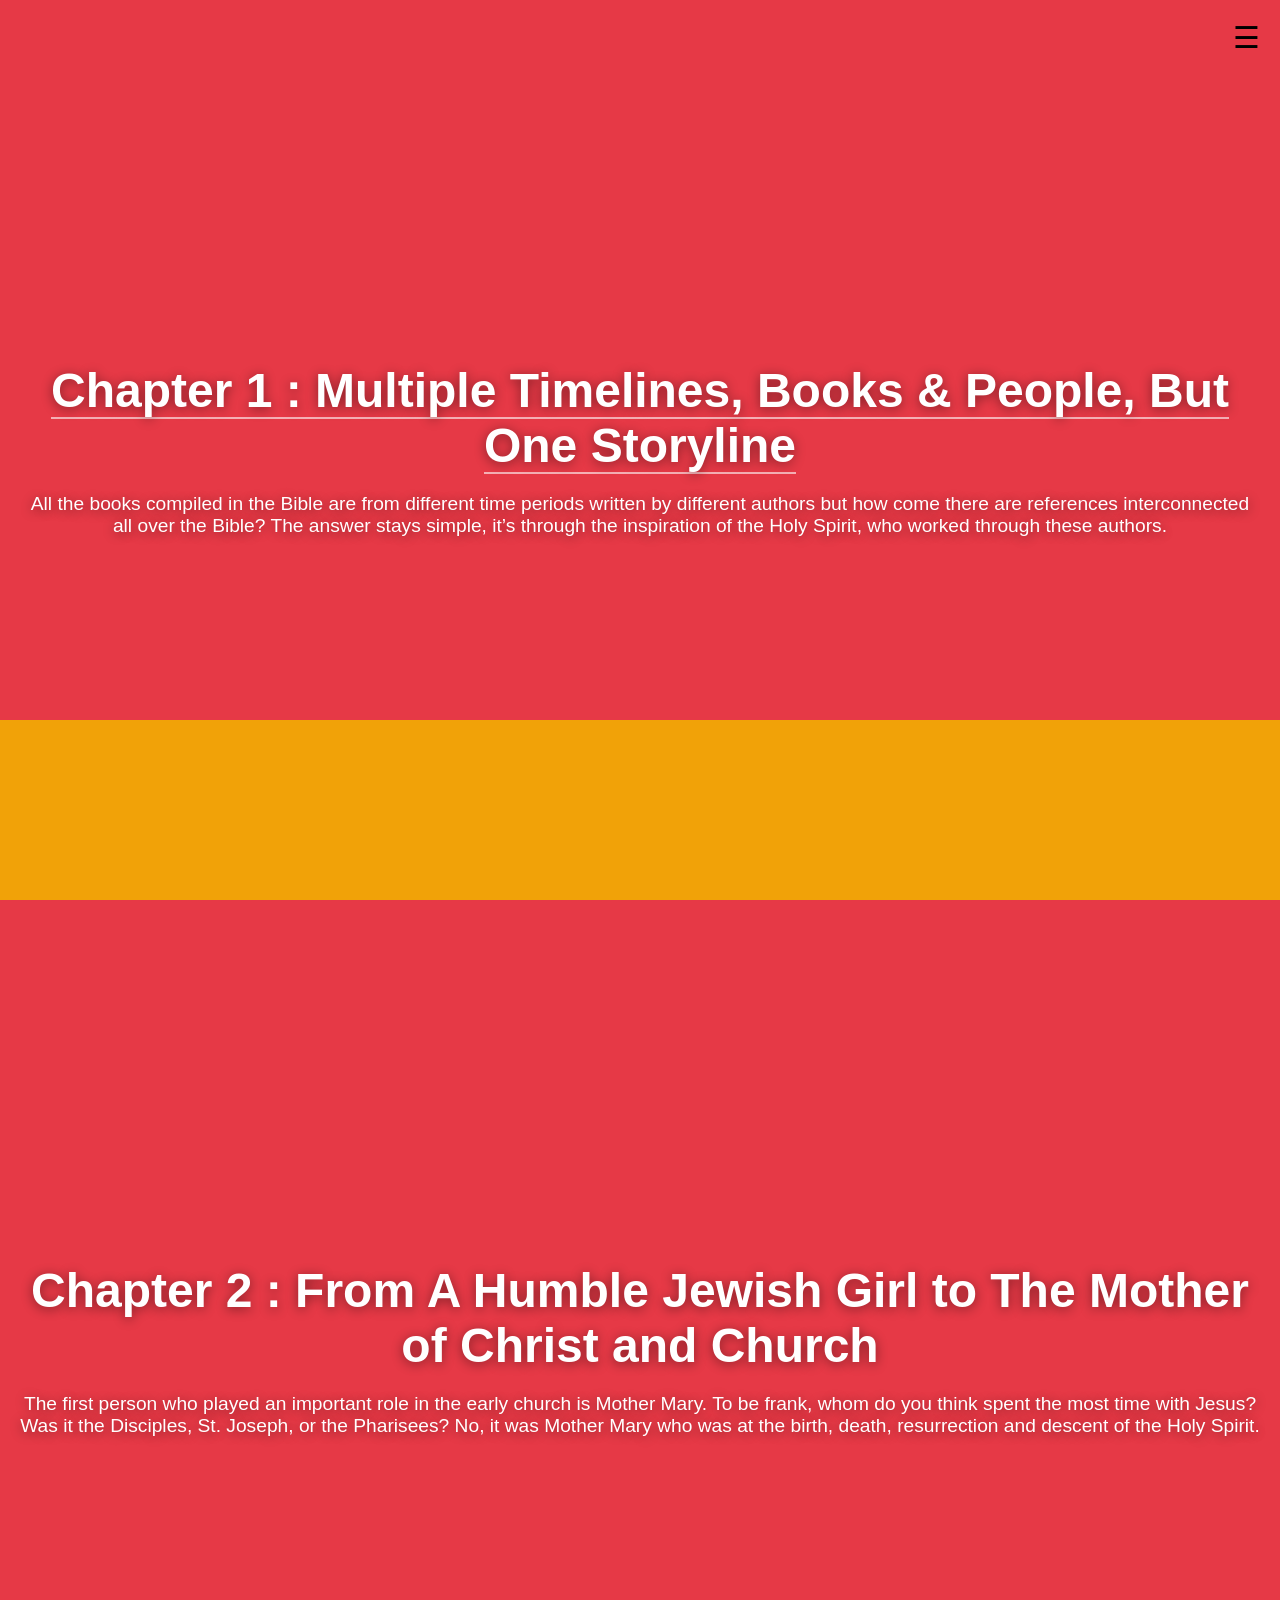
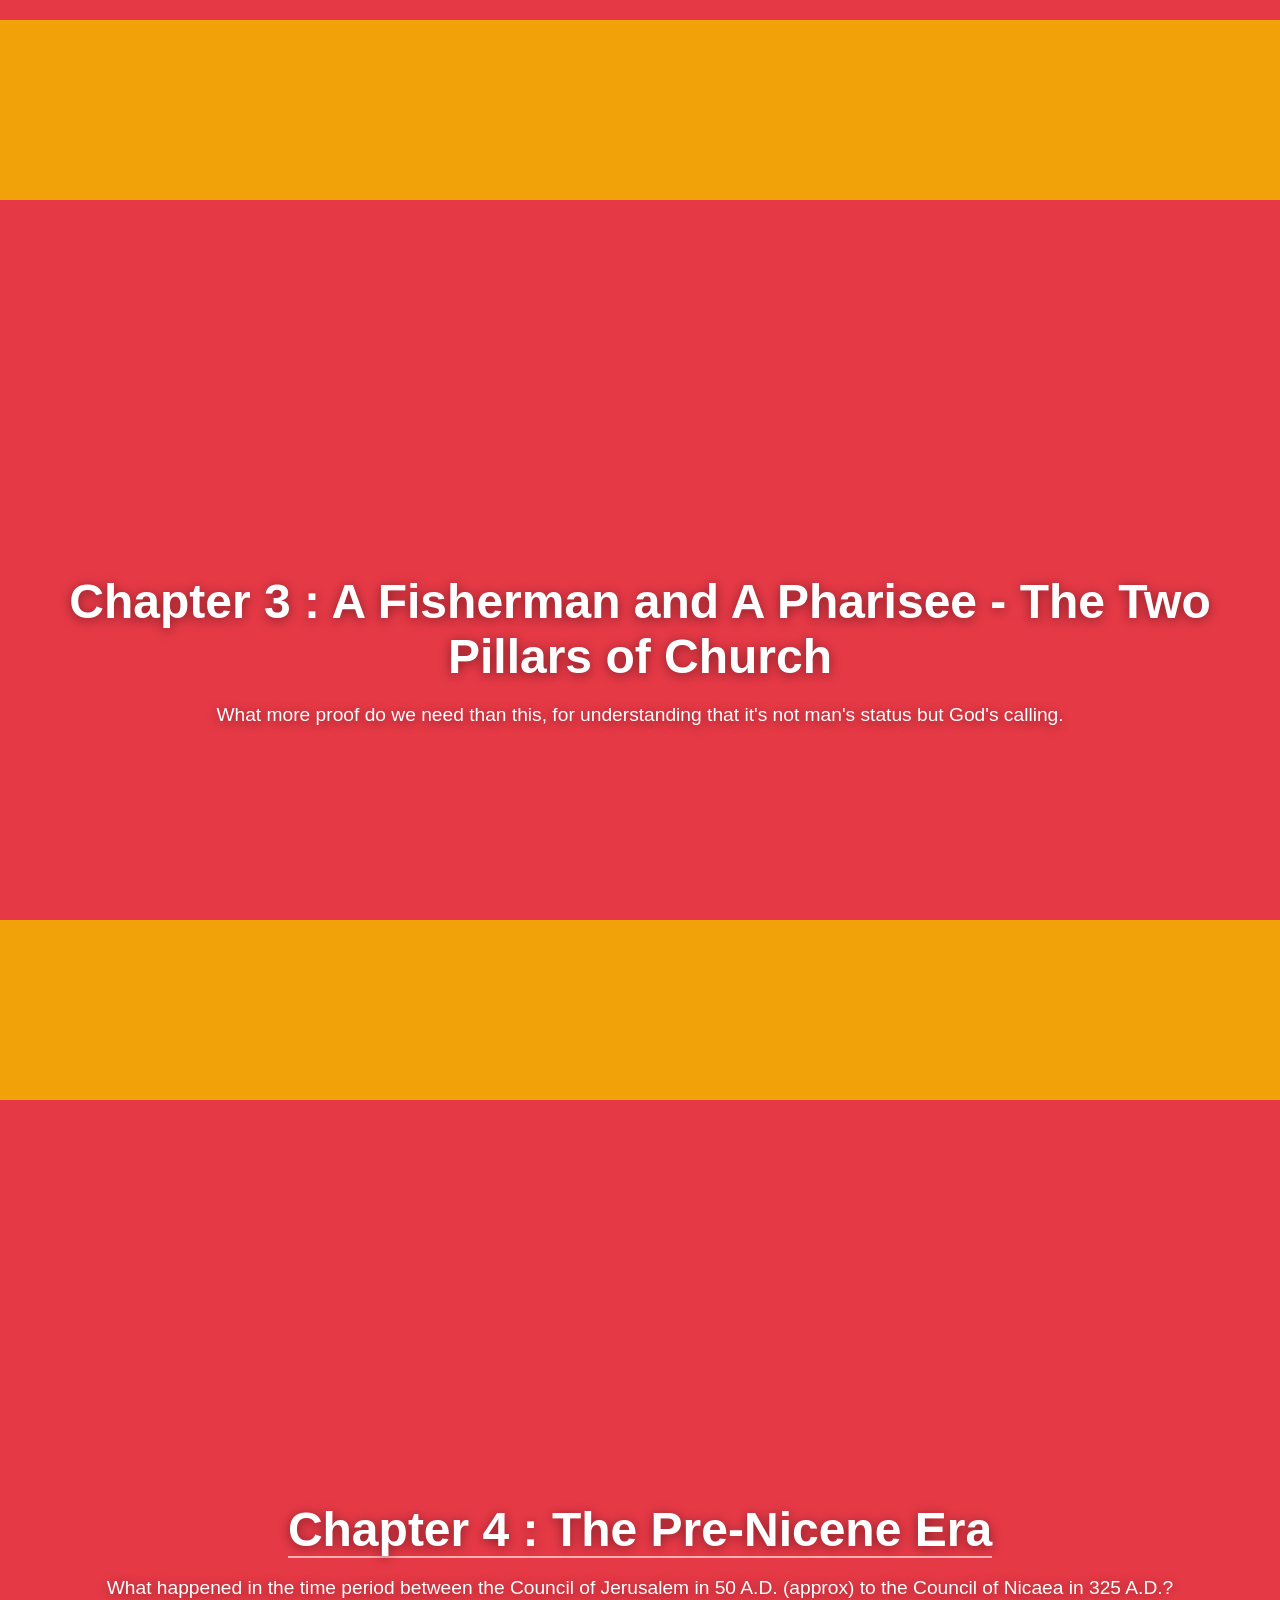
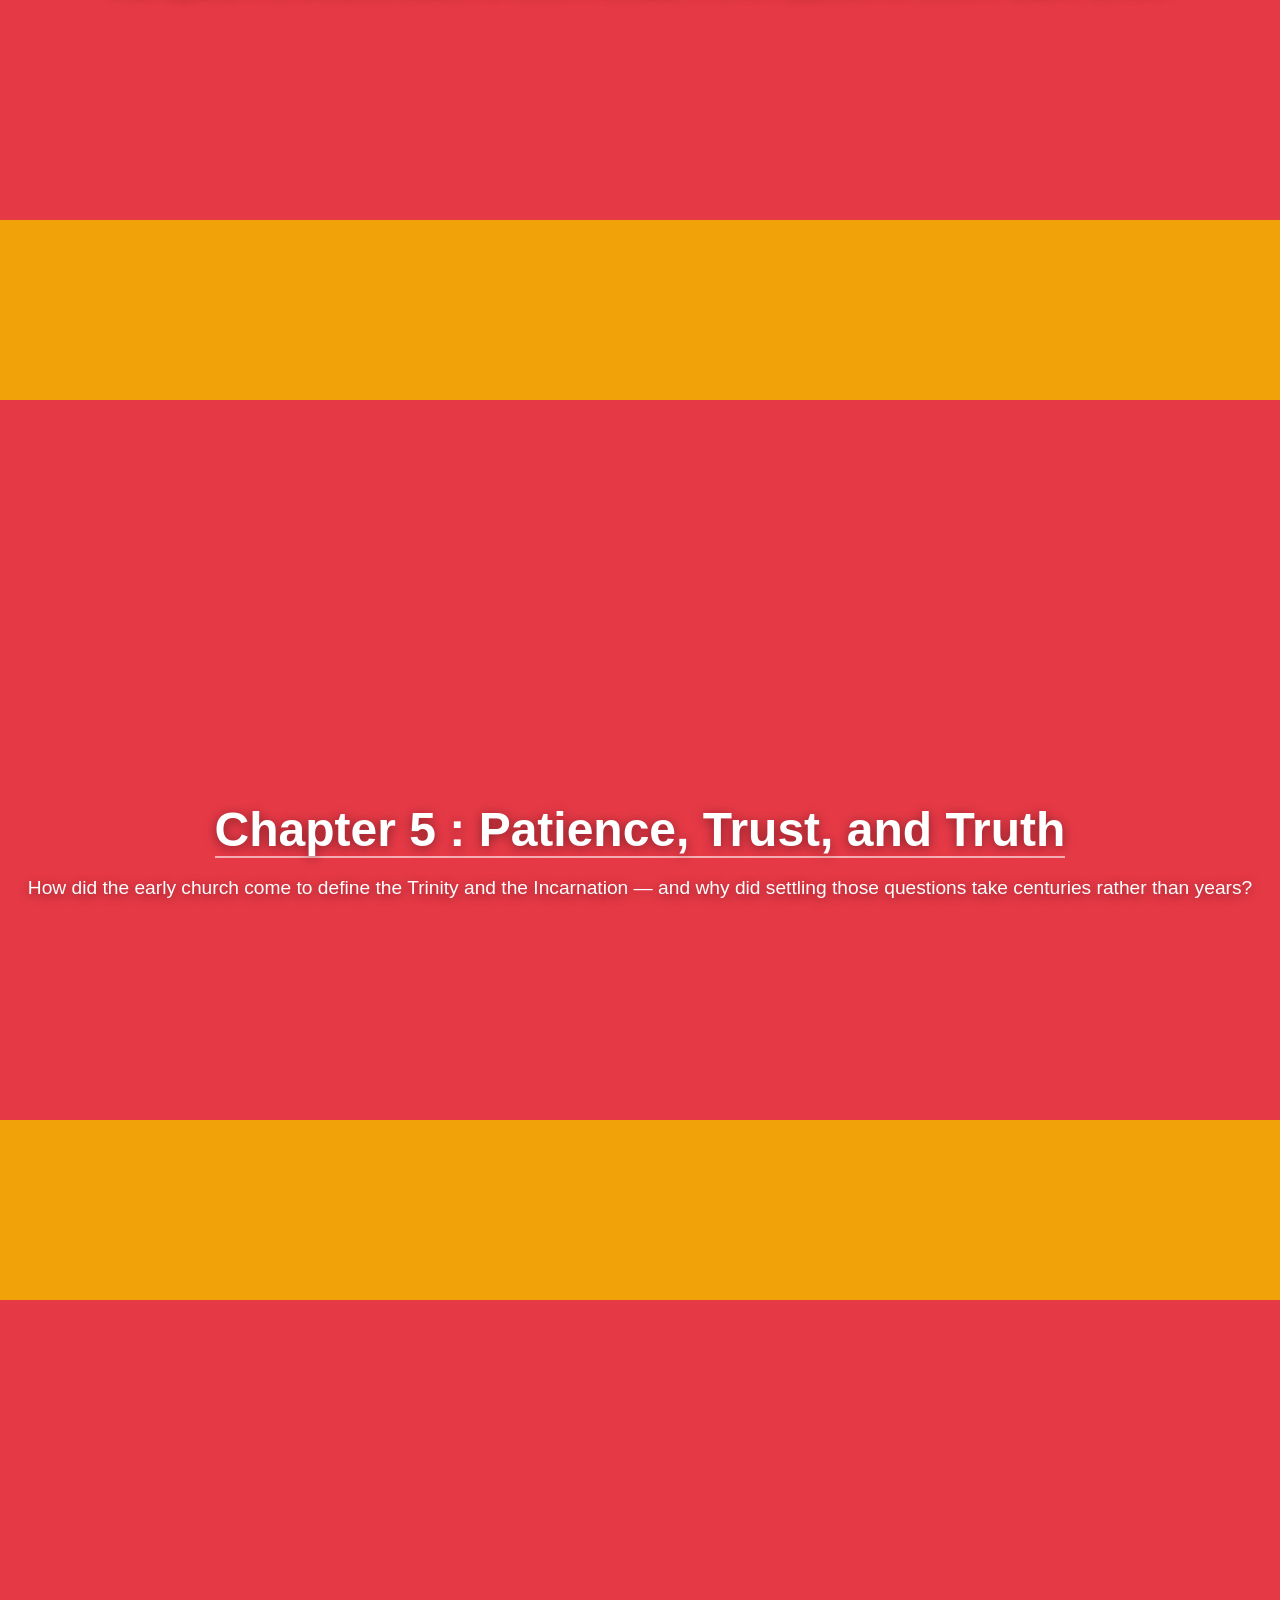
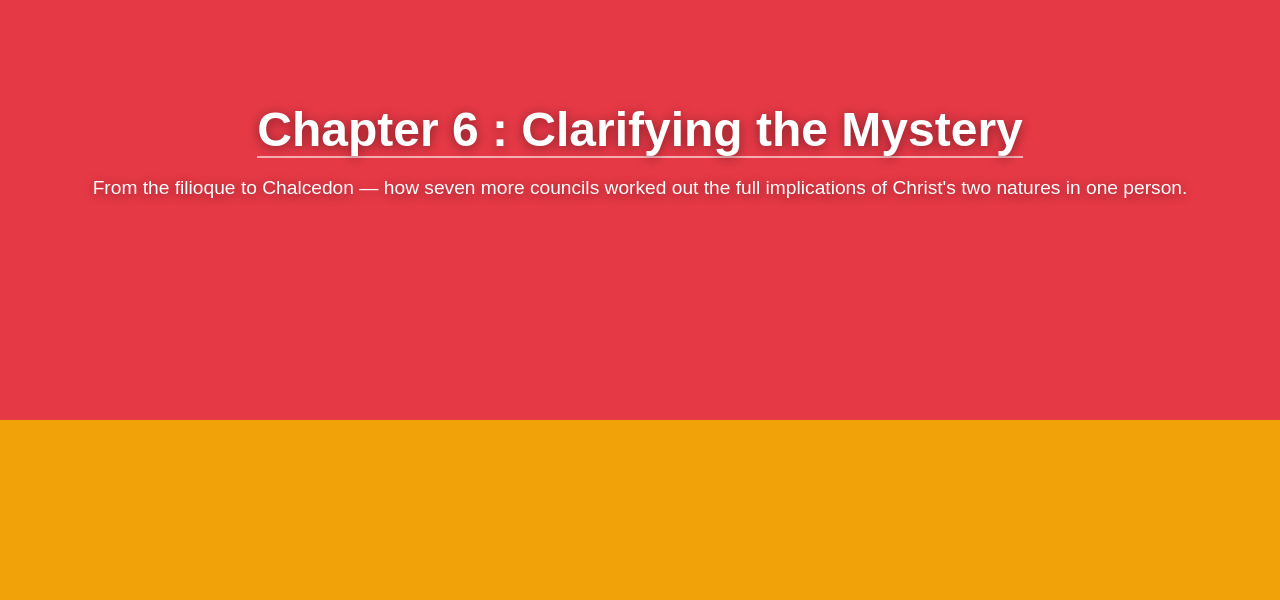
==== blogs.html @ b820cc81 "hymns_create" ====
<!DOCTYPE html>
<html lang="en">
<head>
  <meta charset="UTF-8" />
  <meta name="viewport" content="width=device-width, initial-scale=1.0"/>
  <title>Genesis - Blogs</title>
  <link rel="stylesheet" href="style.css" />
</head>
<body>

  <!-- Navigation Icon -->
  <nav class="navbar">
    <div class="menu-icon" id="menuIcon">&#9776;</div>
    <div class="dropdown-menu" id="dropdownMenu">
      <a href="index.html#home1">Home</a>
      <a href="blogs.html">Blogs</a>
      <a href="hymns.html">Hymns</a>
      <a href="index.html#about">About</a>
    </div>
  </nav>

  <!-- Chapter Sections -->
  <section class="hero hero2" id="home2">
    <h1><a href="blogs/first_blog.html">Chapter 1 : Multiple Timelines, Books & People, But One Storyline</a></h1>
    <p>All the books compiled in the Bible are from different time periods written by different authors but how come there are references interconnected all over the Bible? The answer stays simple, it’s through the inspiration of the Holy Spirit, who worked through these authors.</p>
  </section>

  <section class="hero hero3" id="home3">
    <h1>Chapter 2 : From A Humble Jewish Girl to The Mother of Christ and Church</h1>
    <p>The first person who played an important role in the early church is Mother Mary. To be frank, whom do you think spent the most time with Jesus? Was it the Disciples, St. Joseph, or the Pharisees? No, it was Mother Mary who was at the birth, death, resurrection and descent of the Holy Spirit.</p>
  </section>

  <section class="hero hero4" id="home4">
    <h1>Chapter 3 : A Fisherman and A Pharisee - The Two Pillars of Church</h1>
    <p>What more proof do we need than this, for understanding that it's not man's status but God's calling.</p>
  </section>

  <section class="hero hero5" id="home5">
    <h1><a href="blogs/pre_nicene.html">Chapter 4 : The Pre-Nicene Era</a></h1>
    <p>What happened in the time period between the Council of Jerusalem in 50 A.D. (approx) to the Council of Nicaea in 325 A.D.?</p>
  </section>

  <section class="hero hero6" id="home6">
    <h1><a href="blogs/first_ecu.html">Chapter 5 : Patience, Trust, and Truth</a></h1>
    <p>How did the early church come to define the Trinity and the Incarnation — and why did settling those questions take centuries rather than years?</p>
  </section>

  <section class="hero hero7" id="home7">
    <h1><a href="blogs/second_ecu.html">Chapter 6 : Clarifying the Mystery</a></h1>
    <p>From the filioque to Chalcedon — how seven more councils worked out the full implications of Christ's two natures in one person.</p>
  </section>

  <script src="script.js"></script>
</body>
</html>
---- style.css ----
/*
body {
    font-family: Arial, sans-serif;
    background-color: #f7f7f7;
    padding: 2rem;
    text-align: center;
}

h1 {
    color: #007acc;
}
*/
/* Reset & Base Styles */



/* Reset */
* {
  margin: 0;
  padding: 0;
  box-sizing: border-box;
}

body, html {
  height: 100%;
  font-family: Arial, sans-serif;
  scroll-behavior: smooth;
}

/* Navbar */
.navbar {
  position: fixed;
  top: 0;
  right: 0;
  padding: 20px;
  z-index: 400;
}
.menu-icon {
  font-size: 30px;
  cursor: pointer;
}

/* Full-page Dropdown Menu */
.dropdown-menu {
  display: none;  /* Hidden initially */
  position: fixed;
  top: 0;
  left: 0;
  width: 100%;
  height: 100vh;
  background-color: rgba(50, 50, 50, 0.95); /* Gray overlay */
  z-index: 350;
  padding-top: 100px;
  flex-direction: column;
  align-items: center;
  justify-content: flex-start;
  overflow-y: auto;
}

/* Dropdown links */
.dropdown-menu a {
  color: white;
  font-size: 1.5em;
  padding: 15px 0;
  text-decoration: none;
  width: 80%;
  text-align: center;
  border-bottom: none;  /* Remove lines between chapter links */
  transition: background 0.3s, color 0.3s;
}

.dropdown-menu a:hover {
  background-color: rgba(255, 255, 255, 0.2);
  color: #fff;
}

/* Hero Sections */
.hero {
  height: 100vh;
  display: flex;
  flex-direction: column;
  justify-content: center;
  align-items: center;
  text-align: center;
  padding: 20px;
}
.hero h1 {
  font-size: 3em;
  margin-bottom: 20px;
}
.hero p {
  font-size: 1.2em;
}

/* Hero panels: each is a 1920x1080 slice of images/example.png, stacked
   vertically so the page's normal scroll reveals one color per panel.
   background-size is expressed in vw so the image aspect ratio (16:9)
   never distorts regardless of viewport size. */
.hero {
  background-image: url('images/example.png');
  background-repeat: no-repeat;
  background-size: 100vw 281.25vw; /* 5 panels tall, matches image aspect */
  color: #fff;
  text-shadow: 0 2px 12px rgba(0, 0, 0, 0.45);
}
.panel-1 { background-position: 0 0; }
.panel-2 { background-position: 0 -56.25vw; }
.panel-3 { background-position: 0 -112.5vw; }
.panel-4 { background-position: 0 -168.75vw; }
.panel-5 { background-position: 0 -225vw; }

/* Different background colors for each hero section */
.hero1 { background-color: #1fa7b5; }   
.hero2 { background-color: #1f68b5; }   
.hero3 { background-color: #5e47a6; }   
.hero4 { background-color: #9047a6; }   
.hero5 { background-color: #ad538c; }
.hero6 { background-color: #c15f5c; }
.hero7 { background-color: #c98243; }

/* About Section */
.about {
  background-image: url('images/background_about.jpeg');
  background-size: cover;
  background-position: center;
  background-repeat: no-repeat;
  height: 100vh;
  display: flex;
  flex-direction: column;
  justify-content: center;
  align-items: center;
  text-align: center;
  padding: 40px;
  color: white;
  position: relative;
}
.about h2 {
  font-size: 2em;
  margin-bottom: 20px;
}
.about p {
  font-size: 1.1em;
  max-width: 700px;
  margin: 0 auto;
}

/* Chapter Links (inside dropdown now) */
.chapter-links {
  margin-top: 30px;
  display: flex;
  flex-direction: column;
  gap: 15px;
}

.chapter-links a {
  padding: 12px 20px;
  background-color: rgba(255, 255, 255, 0.2);
  border: 2px solid white;
  border-radius: 8px;
  color: white;
  text-decoration: none;
  font-weight: bold;
  transition: all 0.3s ease;
}

.chapter-links a:hover {
  background-color: white;
  color: #333;
}

/* Chapter title link on the hero sections */
.hero h1 a {
  color: inherit;
  text-decoration: none;
  border-bottom: 2px solid rgba(255, 255, 255, 0.6);
  transition: border-color 0.3s, opacity 0.3s;
}

.hero h1 a:hover {
  opacity: 0.85;
  border-color: #fff;
}

/* Blog Page */
.blog-page {
  max-width: 800px;
  margin: 0 auto;
  padding: 100px 20px 60px;
  color: #222;
  line-height: 1.7;
}

.blog-page h1 {
  font-size: 2.2em;
  margin-bottom: 30px;
  color: #1f68b5;
}

.blog-page p {
  margin-bottom: 20px;
  font-size: 1.05em;
}

.back-link {
  display: inline-block;
  margin-bottom: 20px;
  color: #1f68b5;
  text-decoration: none;
  font-weight: bold;
}

.back-link:hover {
  text-decoration: underline;
}

.download-button {
  display: inline-block;
  margin-top: 10px;
  padding: 14px 24px;
  background-color: #1f68b5;
  border-radius: 8px;
  color: white;
  text-decoration: none;
  font-weight: bold;
  transition: background-color 0.3s ease;
}

.download-button:hover {
  background-color: #17517f;
}
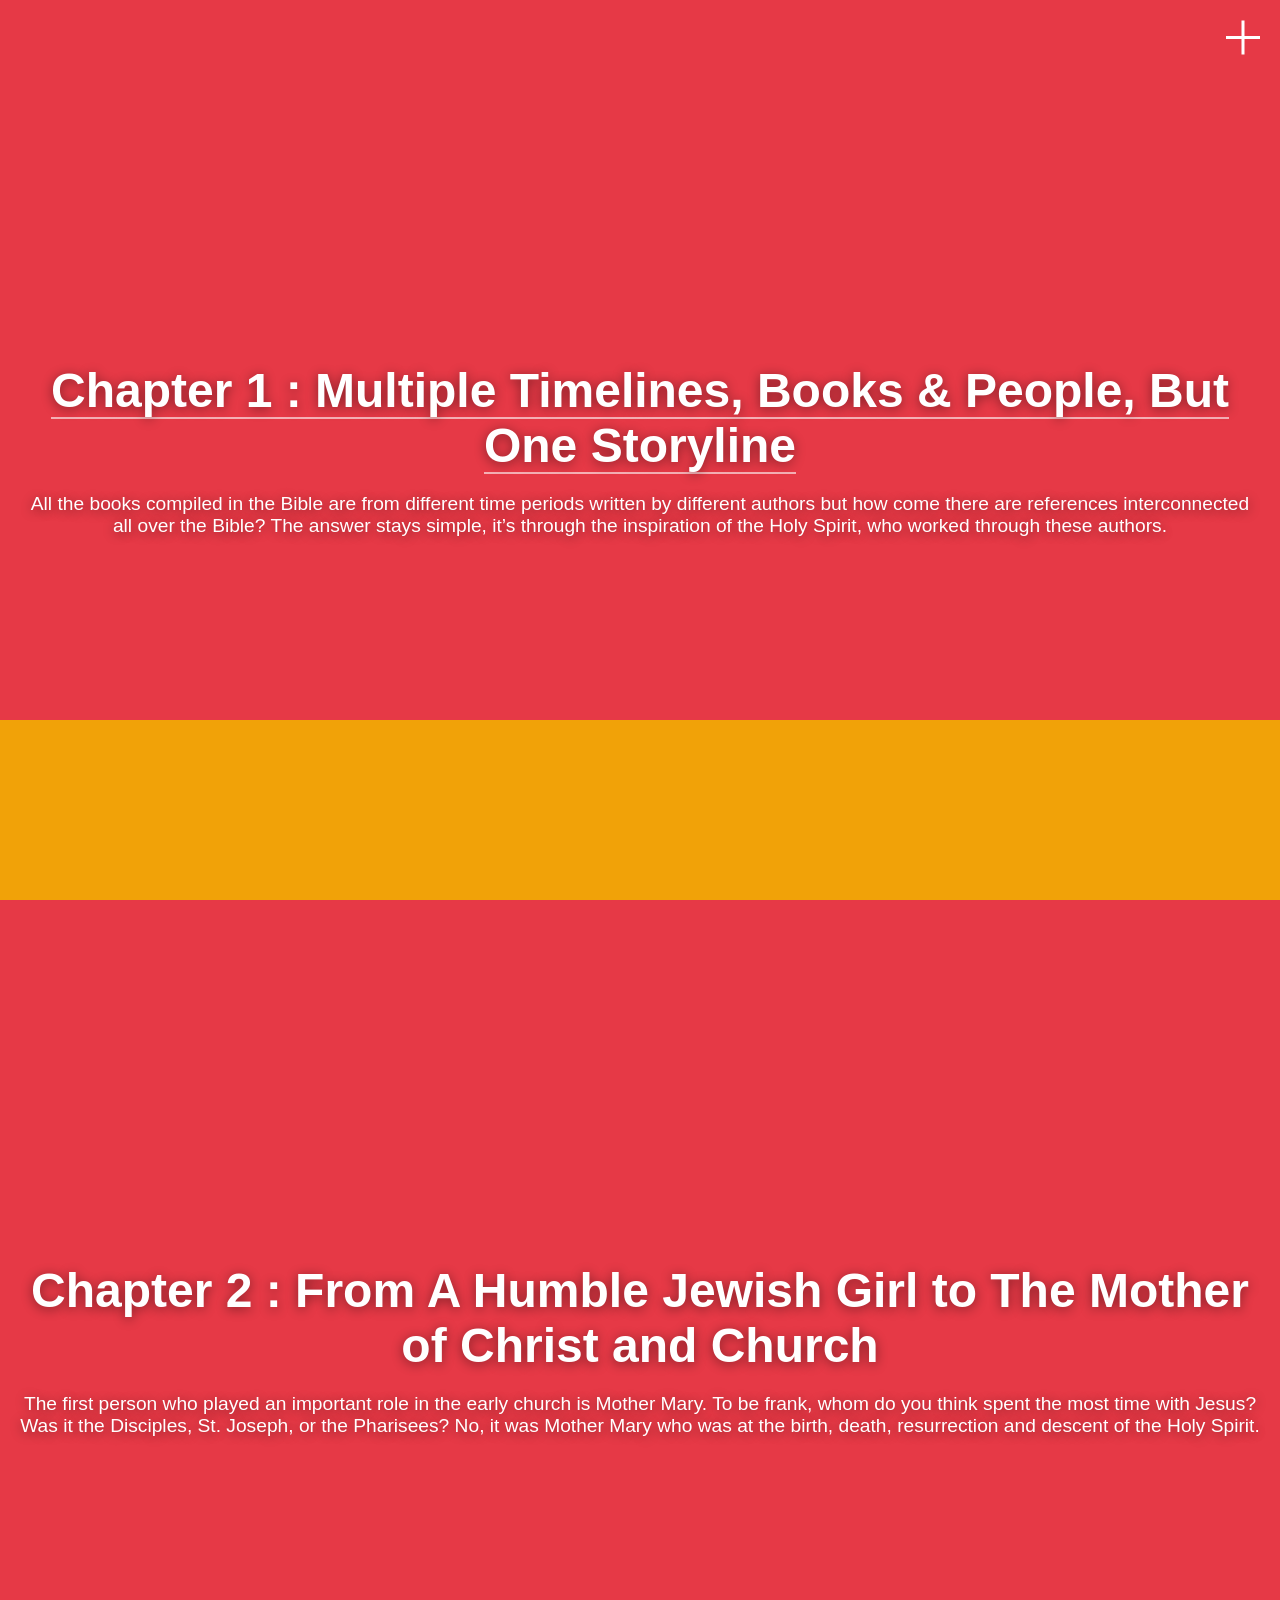
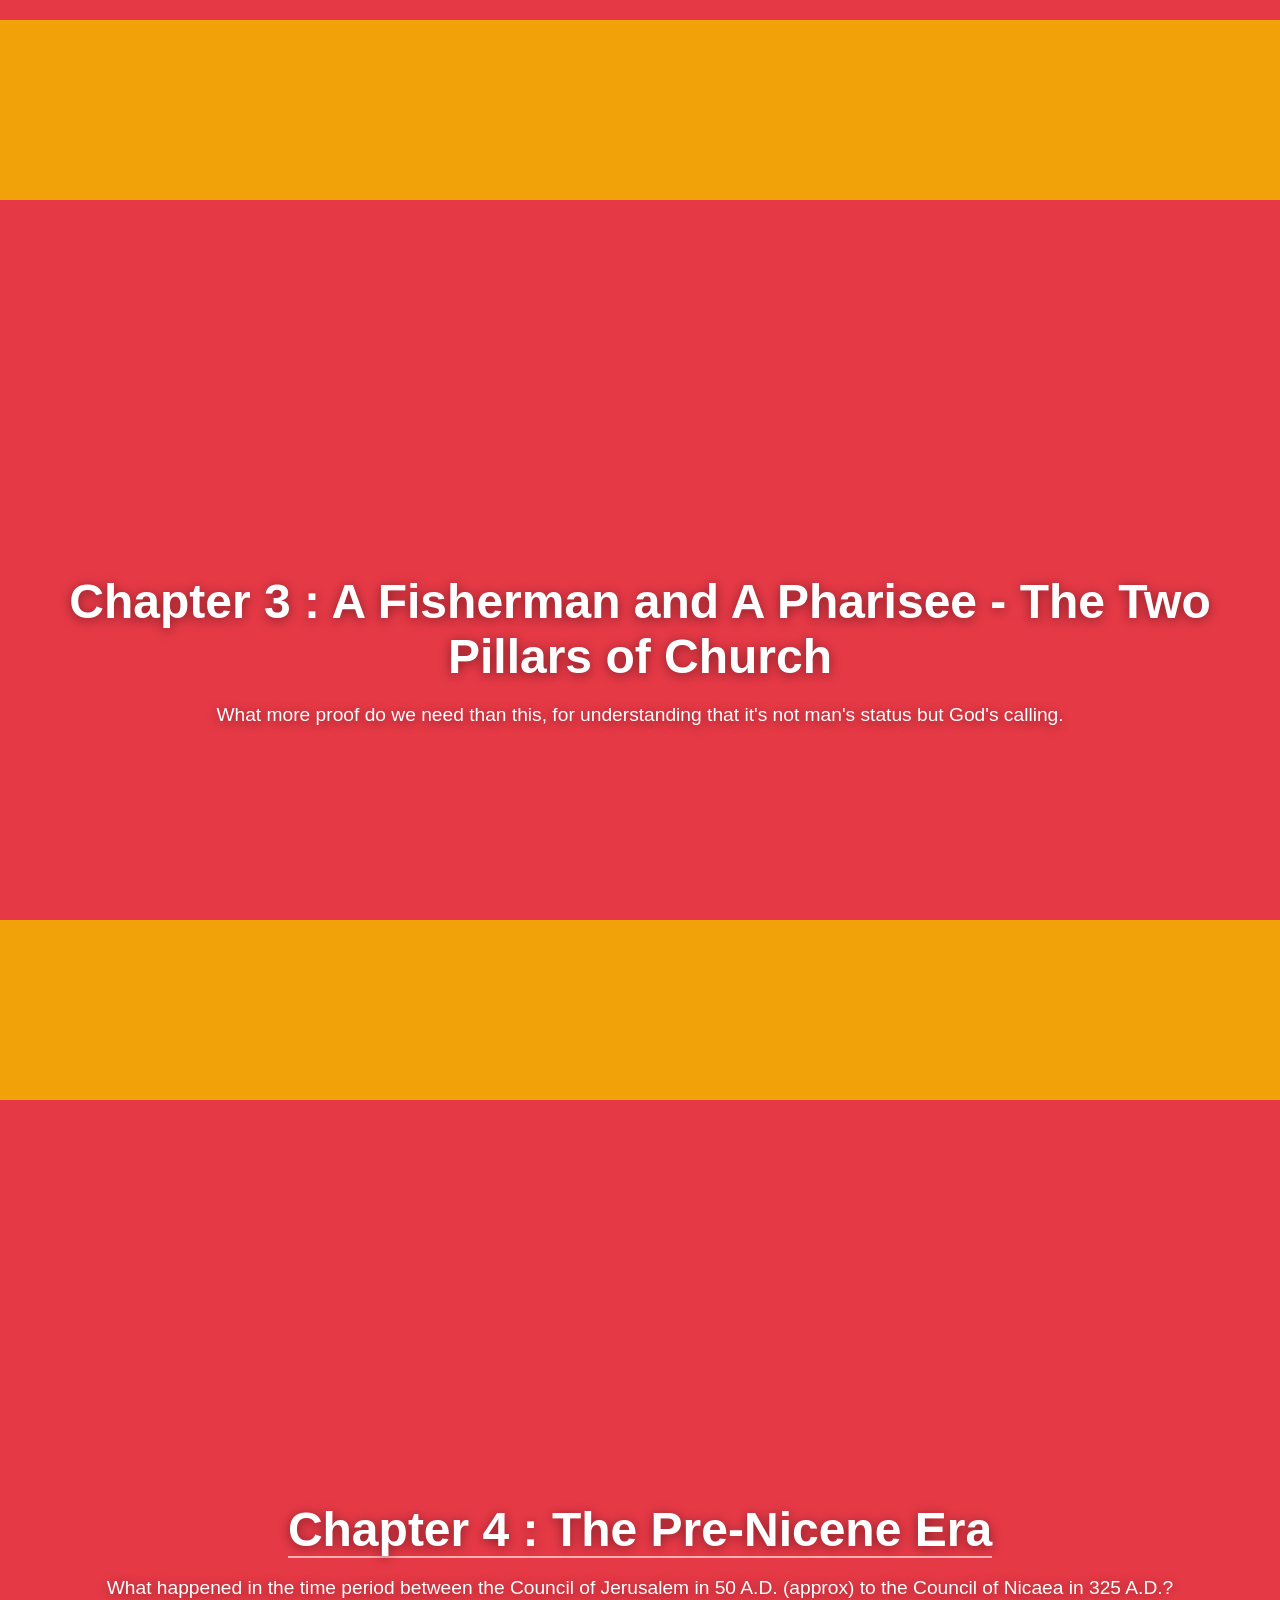
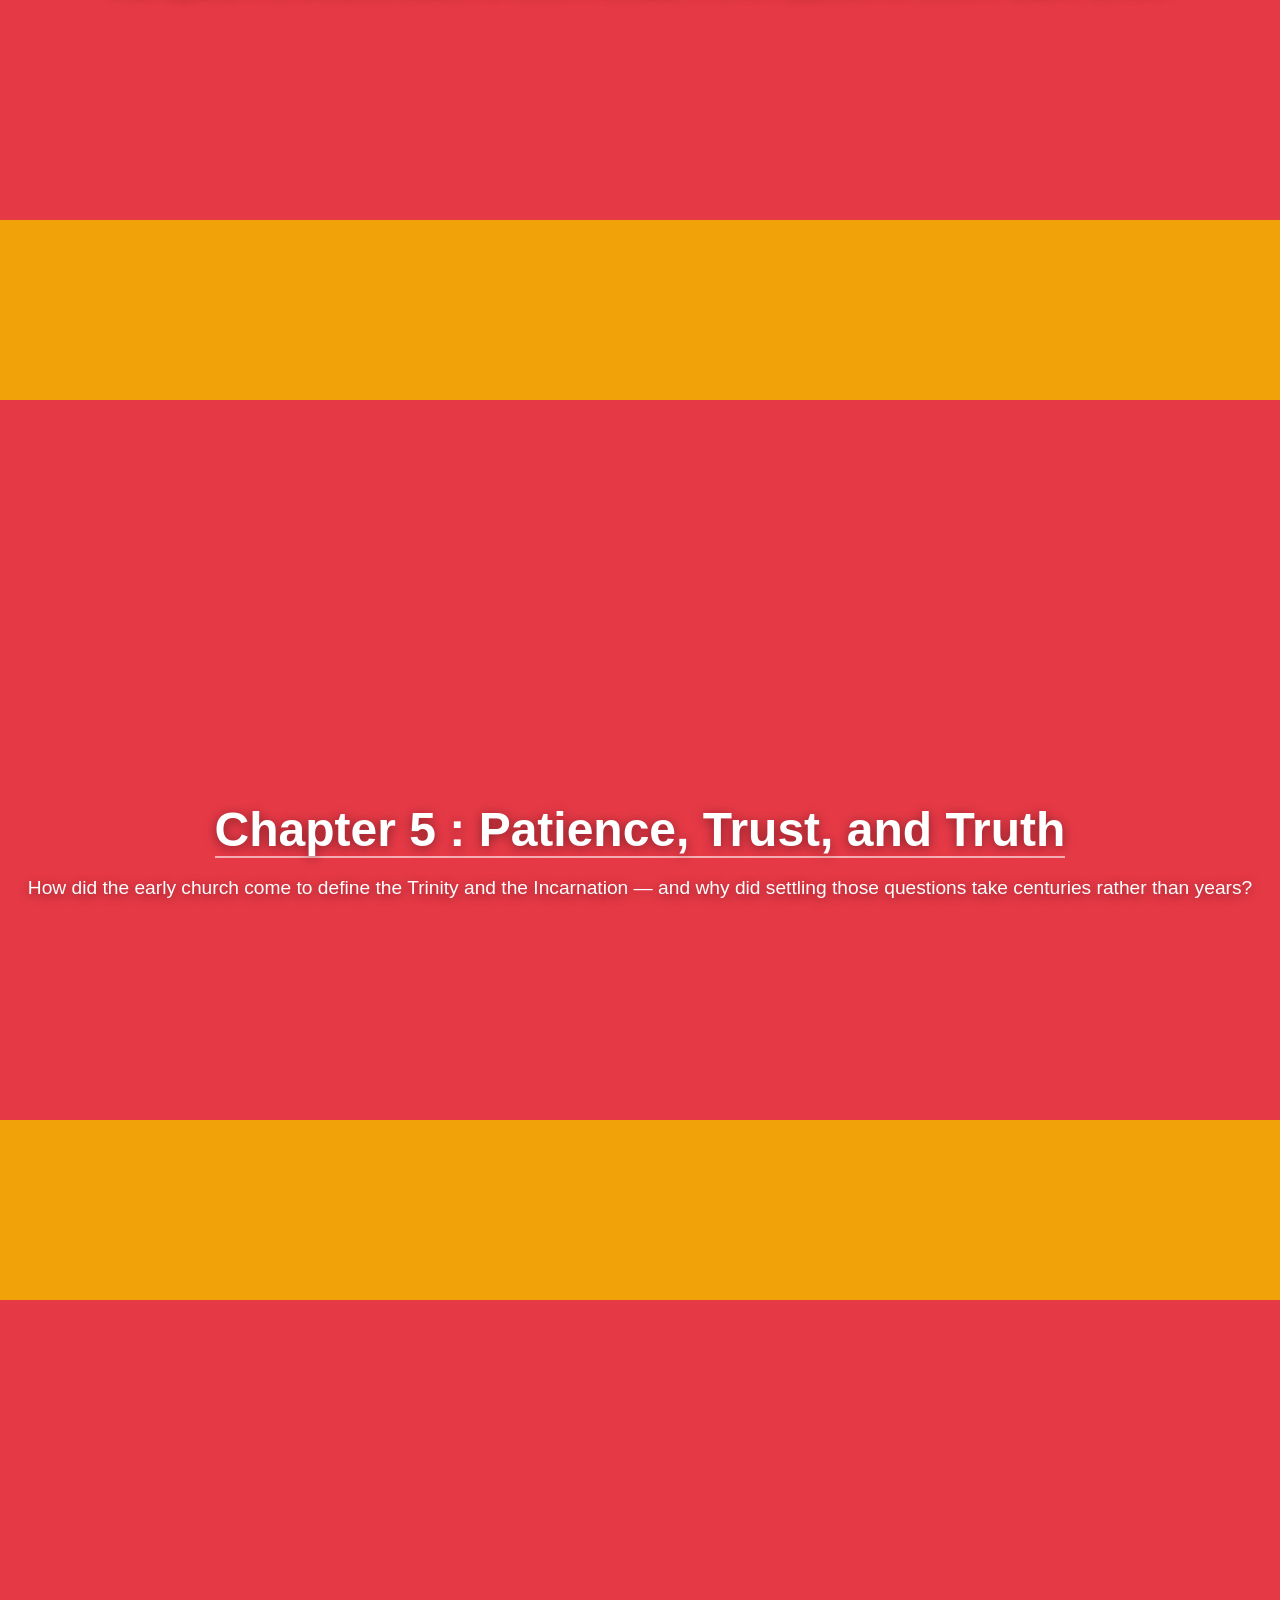
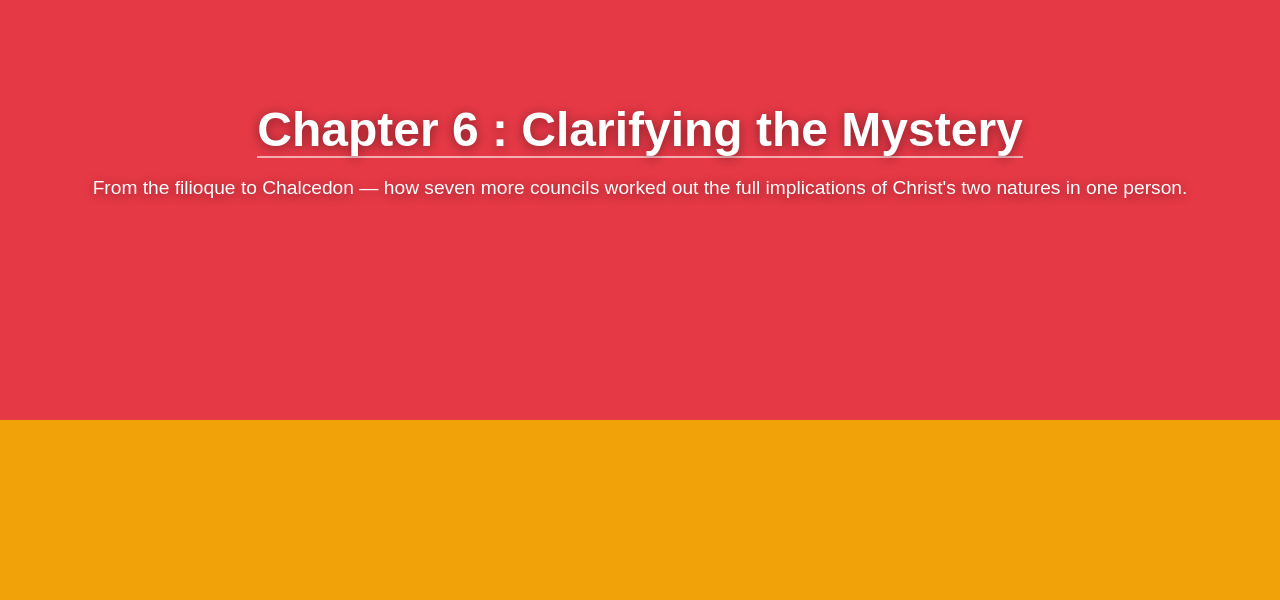
==== commit f0bd6701: "dropdown mod" ====
--- a/blogs.html
+++ b/blogs.html
@@ -10,7 +10,7 @@
 
   <!-- Navigation Icon -->
   <nav class="navbar">
-    <div class="menu-icon" id="menuIcon">&#9776;</div>
+    <div class="menu-icon" id="menuIcon"><span></span><span></span></div>
     <div class="dropdown-menu" id="dropdownMenu">
       <a href="index.html#home1">Home</a>
       <a href="blogs.html">Blogs</a>
--- a/style.css
+++ b/style.css
@@ -35,43 +35,89 @@
   padding: 20px;
   z-index: 400;
 }
+
+/* Menu icon: two bars forming a "+", rotating into an "x" when active */
 .menu-icon {
-  font-size: 30px;
+  width: 34px;
+  height: 34px;
+  position: relative;
   cursor: pointer;
-}
-
-/* Full-page Dropdown Menu */
+  transition: transform 0.5s ease-in-out;
+}
+.menu-icon span {
+  display: block;
+  position: absolute;
+  top: 50%;
+  left: 0;
+  width: 100%;
+  height: 3px;
+  margin-top: -1.5px;
+  background: #fff;
+}
+.menu-icon span:nth-child(2) {
+  transform: rotate(90deg);
+}
+.menu-icon.active {
+  transform: rotate(45deg);
+}
+
+/* Full-screen Dropdown Menu */
 .dropdown-menu {
-  display: none;  /* Hidden initially */
+  display: flex;
   position: fixed;
   top: 0;
   left: 0;
   width: 100%;
   height: 100vh;
-  background-color: rgba(50, 50, 50, 0.95); /* Gray overlay */
+  background-color: rgba(20, 20, 24, 0.94); /* Dark overlay */
   z-index: 350;
-  padding-top: 100px;
   flex-direction: column;
-  align-items: center;
-  justify-content: flex-start;
+  align-items: flex-start;
+  justify-content: center;
+  padding: 0 10%;
   overflow-y: auto;
+  transform: translateY(-100%);
+  transition: transform 0.6s ease-in-out;
+  pointer-events: none;
+}
+
+.dropdown-menu.active {
+  transform: translateY(0);
+  pointer-events: auto;
 }
 
 /* Dropdown links */
 .dropdown-menu a {
   color: white;
-  font-size: 1.5em;
-  padding: 15px 0;
-  text-decoration: none;
-  width: 80%;
-  text-align: center;
-  border-bottom: none;  /* Remove lines between chapter links */
-  transition: background 0.3s, color 0.3s;
+  font-size: 3em;
+  text-transform: uppercase;
+  font-weight: 500;
+  letter-spacing: -0.01em;
+  line-height: 1.3;
+  text-decoration: none;
+  opacity: 0;
+  transform: translateY(20px);
+  transition: color 0.3s ease-in-out, opacity 0.5s ease, transform 0.5s ease;
+}
+
+.dropdown-menu a:nth-child(1) { transition-delay: 0.1s; }
+.dropdown-menu a:nth-child(2) { transition-delay: 0.2s; }
+.dropdown-menu a:nth-child(3) { transition-delay: 0.3s; }
+.dropdown-menu a:nth-child(4) { transition-delay: 0.4s; }
+
+.dropdown-menu.active a {
+  opacity: 1;
+  transform: translateY(0);
 }
 
 .dropdown-menu a:hover {
-  background-color: rgba(255, 255, 255, 0.2);
-  color: #fff;
+  color: #1f68b5;
+}
+
+@media (max-width: 600px) {
+  .dropdown-menu a {
+    font-size: 2em;
+  }
 }
 
 /* Hero Sections */
@@ -144,6 +190,37 @@
   margin: 0 auto;
 }
 
+/* Social icons: bottom-center of the About section */
+.social-links {
+  position: absolute;
+  bottom: 30px;
+  left: 50%;
+  transform: translateX(-50%);
+  display: flex;
+  flex-wrap: wrap;
+  justify-content: center;
+  gap: 18px;
+  width: 90%;
+  max-width: 420px;
+}
+
+.social-icon {
+  color: white;
+  opacity: 0.85;
+  transition: opacity 0.3s ease, transform 0.3s ease;
+}
+
+.social-icon:hover {
+  opacity: 1;
+  transform: translateY(-3px);
+}
+
+.social-icon svg {
+  width: 26px;
+  height: 26px;
+  display: block;
+}
+
 /* Chapter Links (inside dropdown now) */
 .chapter-links {
   margin-top: 30px;
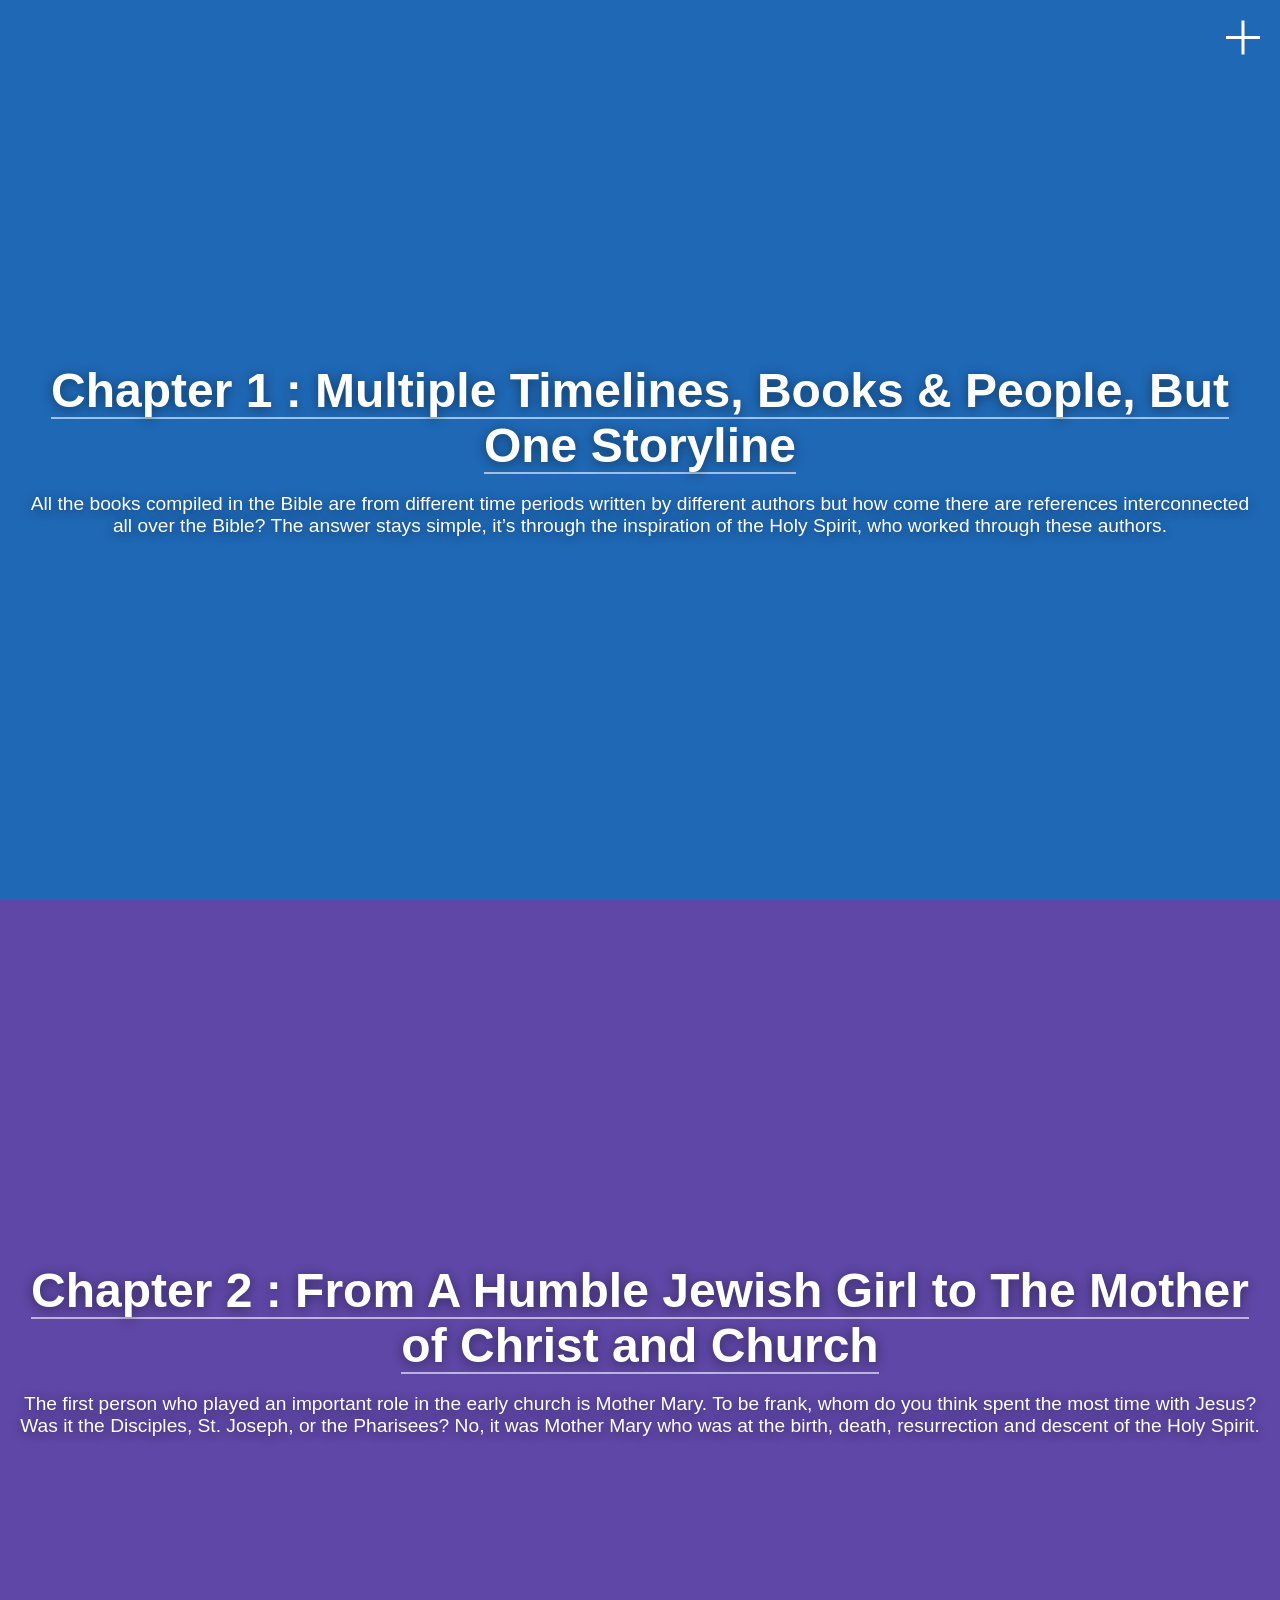
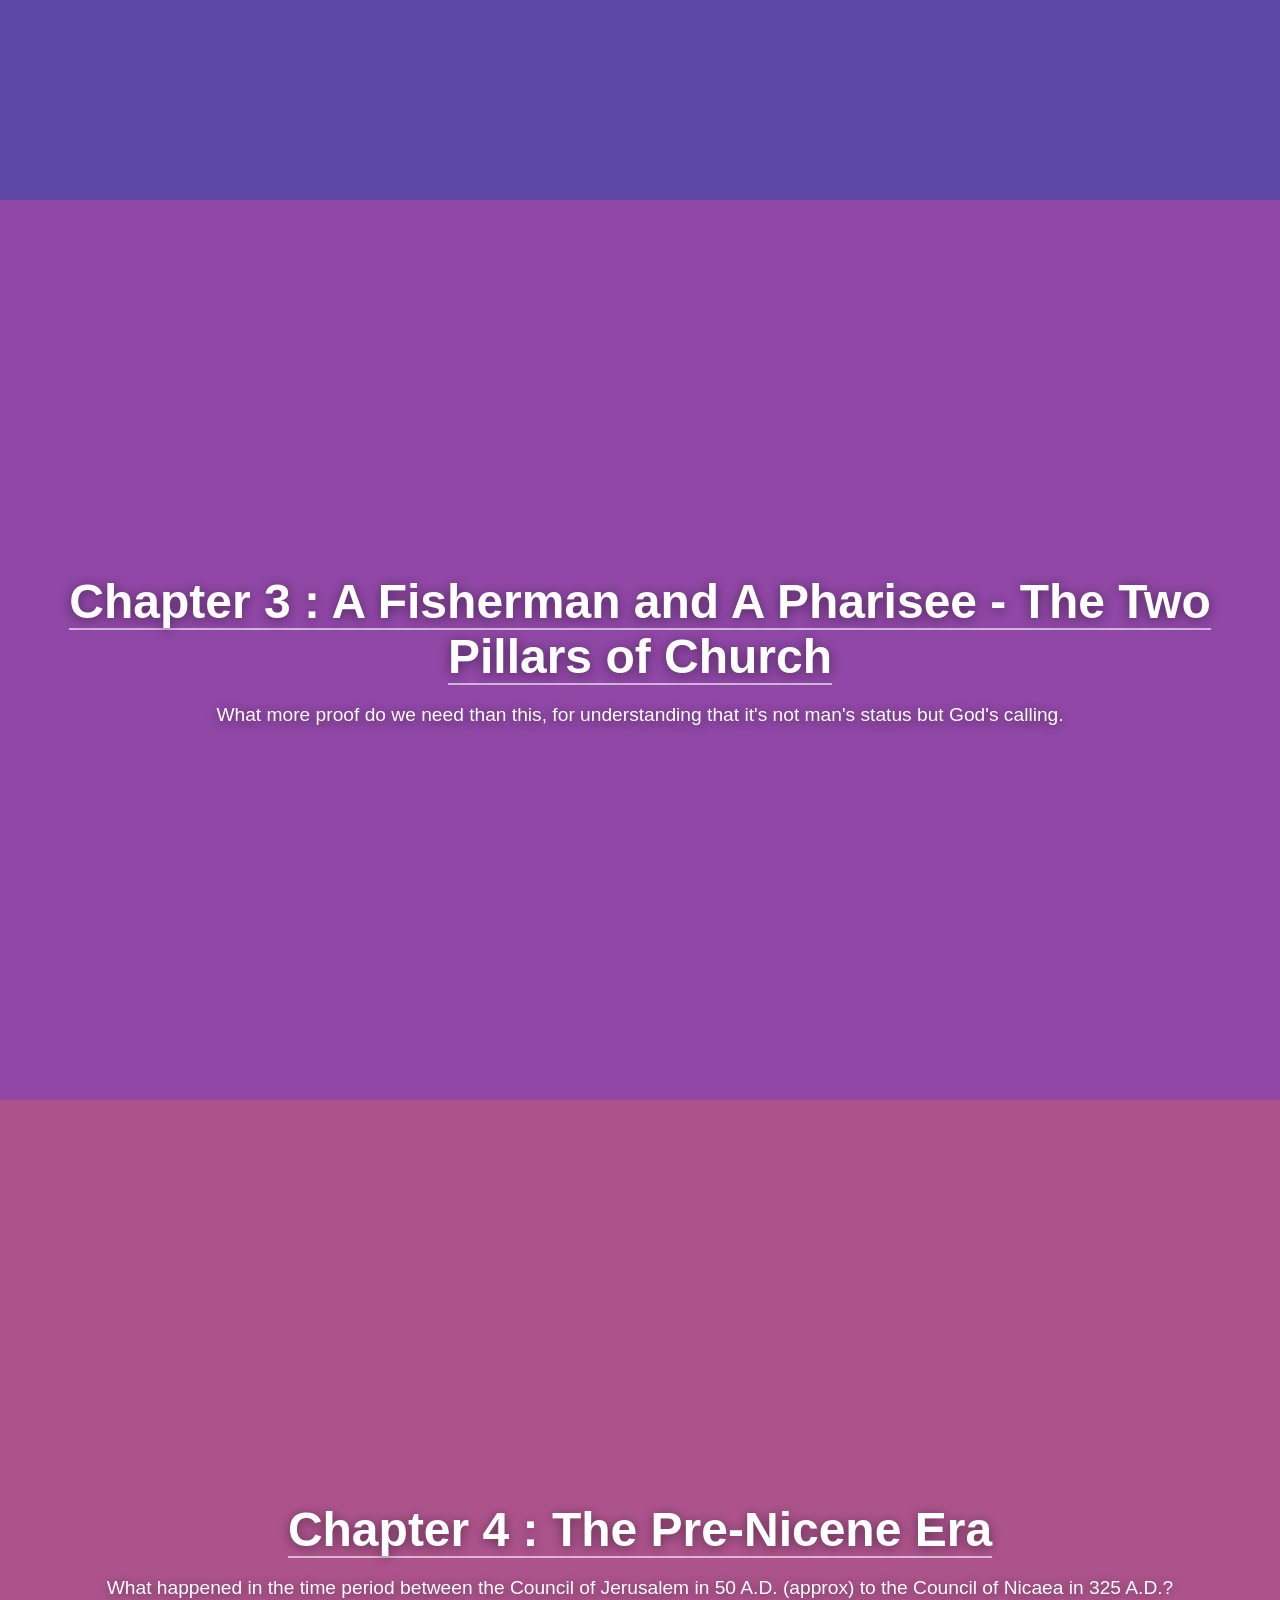
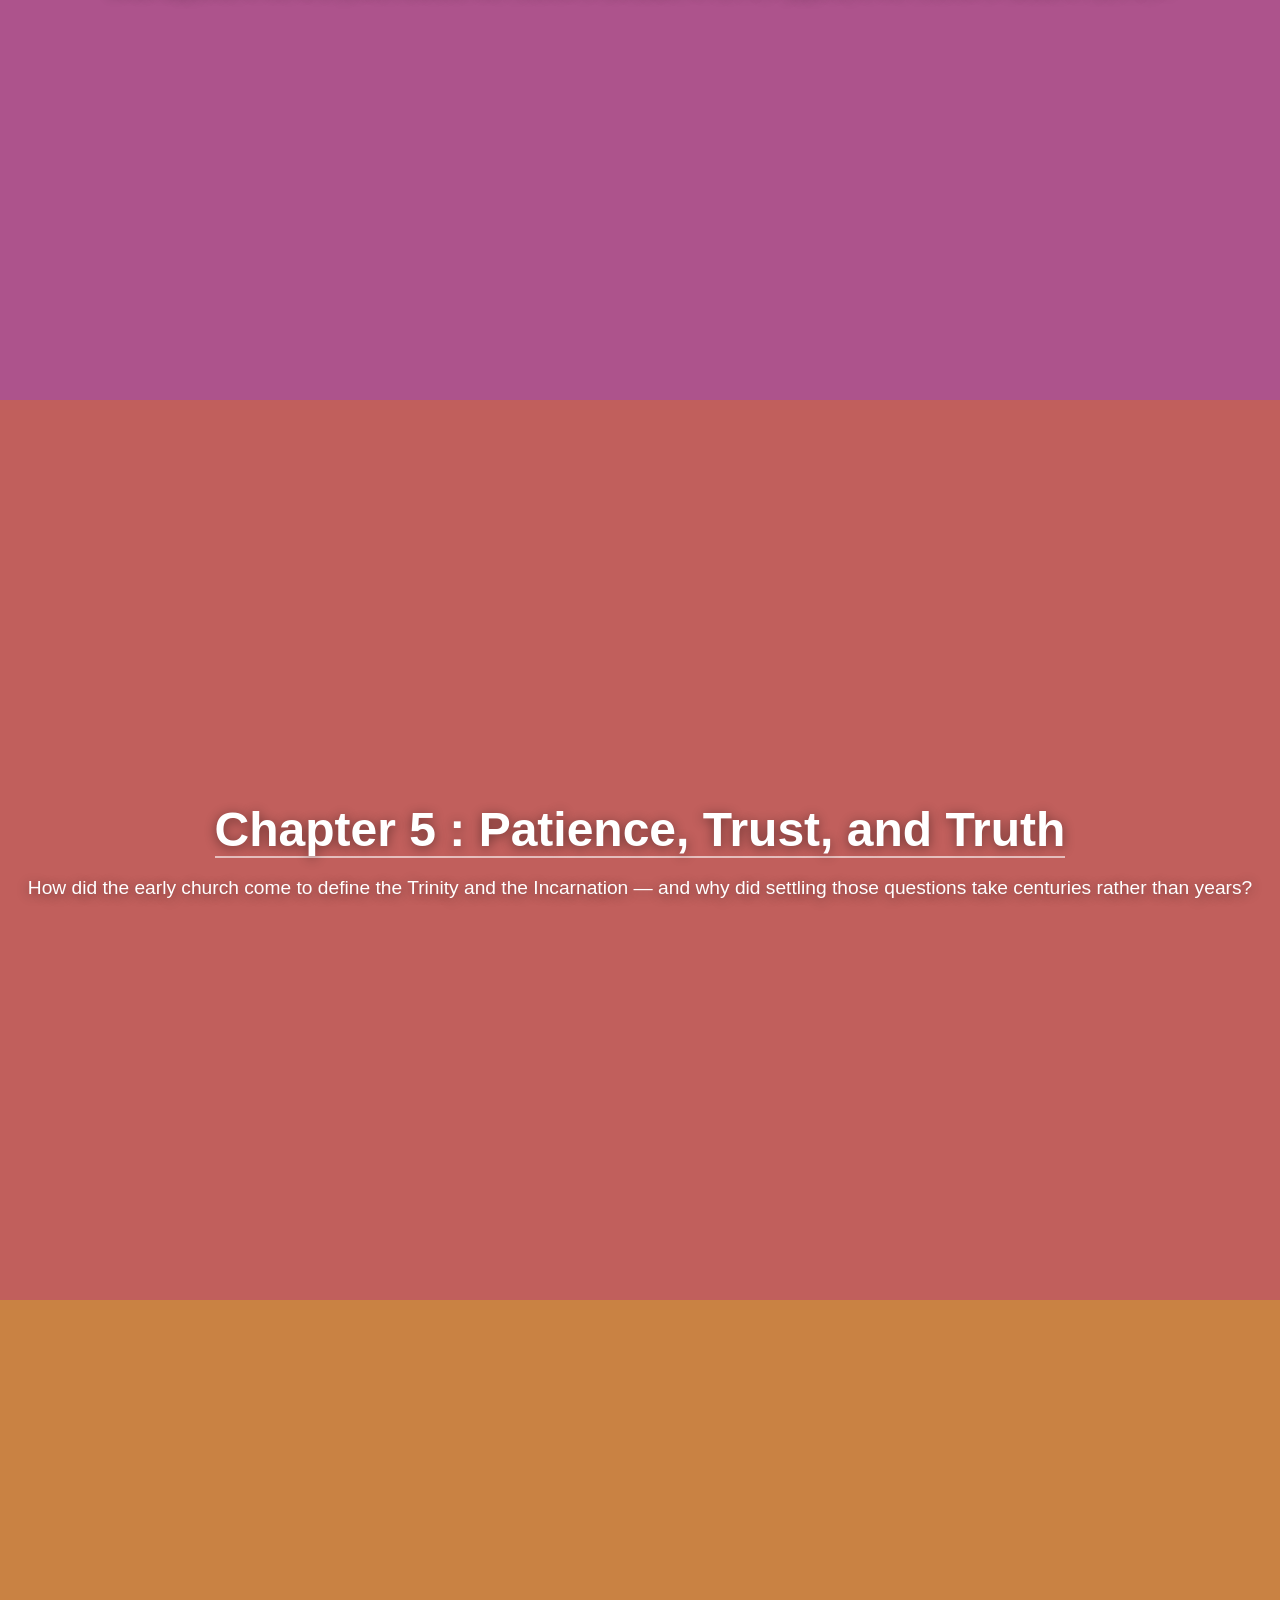
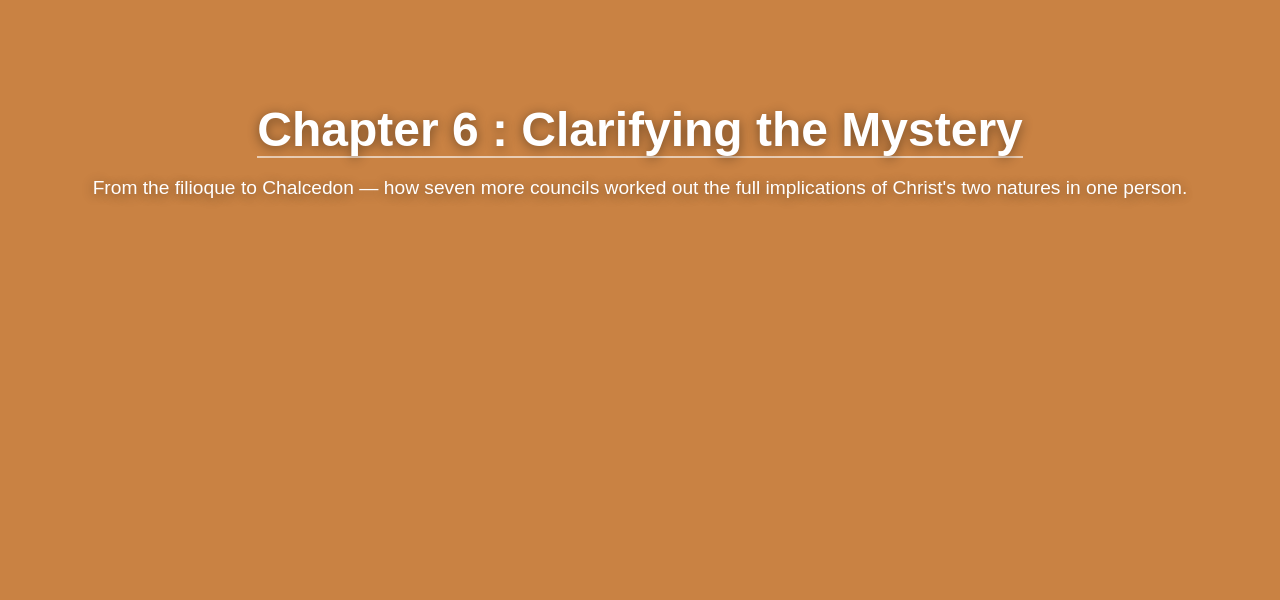
==== commit c7bd6ea6: "blogsadd" ====
--- a/blogs.html
+++ b/blogs.html
@@ -26,12 +26,12 @@
   </section>
 
   <section class="hero hero3" id="home3">
-    <h1>Chapter 2 : From A Humble Jewish Girl to The Mother of Christ and Church</h1>
+    <h1><a href="blogs/second_blog.html">Chapter 2 : From A Humble Jewish Girl to The Mother of Christ and Church</a></h1>
     <p>The first person who played an important role in the early church is Mother Mary. To be frank, whom do you think spent the most time with Jesus? Was it the Disciples, St. Joseph, or the Pharisees? No, it was Mother Mary who was at the birth, death, resurrection and descent of the Holy Spirit.</p>
   </section>
 
   <section class="hero hero4" id="home4">
-    <h1>Chapter 3 : A Fisherman and A Pharisee - The Two Pillars of Church</h1>
+    <h1><a href="blogs/third_blog.html">Chapter 3 : A Fisherman and A Pharisee - The Two Pillars of Church</a></h1>
     <p>What more proof do we need than this, for understanding that it's not man's status but God's calling.</p>
   </section>
 
--- a/style.css
+++ b/style.css
@@ -25,6 +25,15 @@
   height: 100%;
   font-family: Arial, sans-serif;
   scroll-behavior: smooth;
+}
+
+/* Site logo: fixed to the viewport so it stays put while the page scrolls */
+.site-logo {
+  position: fixed;
+  top: 15px;
+  left: 20px;
+  height: 50px;
+  z-index: 400;
 }
 
 /* Navbar */
@@ -138,12 +147,39 @@
   font-size: 1.2em;
 }
 
+.panel-1 h1 {
+  opacity: 0;
+  animation: heroFadeIn 1.6s ease-out forwards;
+}
+
+.panel-1 p {
+  opacity: 0;
+  animation: heroFadeIn 1.6s ease-out forwards;
+  animation-delay: 0.5s;
+}
+
+@keyframes heroFadeIn {
+  from { opacity: 0; }
+  to { opacity: 1; }
+}
+
+/* Scroll-triggered fade in/out text (panel-3, panel-4) */
+.scroll-fade {
+  opacity: 0;
+  font-size: 2em;
+  transition: opacity 1s ease;
+}
+
+.scroll-fade.in-view {
+  opacity: 1;
+}
+
 /* Hero panels: each is a 1920x1080 slice of images/example.png, stacked
    vertically so the page's normal scroll reveals one color per panel.
    background-size is expressed in vw so the image aspect ratio (16:9)
    never distorts regardless of viewport size. */
 .hero {
-  background-image: url('images/example.png');
+  background-image: url('images/genesis_website_home.png'); 
   background-repeat: no-repeat;
   background-size: 100vw 281.25vw; /* 5 panels tall, matches image aspect */
   color: #fff;
@@ -153,7 +189,7 @@
 .panel-2 { background-position: 0 -56.25vw; }
 .panel-3 { background-position: 0 -112.5vw; }
 .panel-4 { background-position: 0 -168.75vw; }
-.panel-5 { background-position: 0 -225vw; }
+.panel-5 { background-position: 0 -225vw; position: relative; }
 
 /* Different background colors for each hero section */
 .hero1 { background-color: #1fa7b5; }   
@@ -164,33 +200,7 @@
 .hero6 { background-color: #c15f5c; }
 .hero7 { background-color: #c98243; }
 
-/* About Section */
-.about {
-  background-image: url('images/background_about.jpeg');
-  background-size: cover;
-  background-position: center;
-  background-repeat: no-repeat;
-  height: 100vh;
-  display: flex;
-  flex-direction: column;
-  justify-content: center;
-  align-items: center;
-  text-align: center;
-  padding: 40px;
-  color: white;
-  position: relative;
-}
-.about h2 {
-  font-size: 2em;
-  margin-bottom: 20px;
-}
-.about p {
-  font-size: 1.1em;
-  max-width: 700px;
-  margin: 0 auto;
-}
-
-/* Social icons: bottom-center of the About section */
+/* Social icons: bottom-center of the About section (panel-5) */
 .social-links {
   position: absolute;
   bottom: 30px;
@@ -208,6 +218,11 @@
   color: white;
   opacity: 0.85;
   transition: opacity 0.3s ease, transform 0.3s ease;
+  background: none;
+  border: none;
+  padding: 0;
+  font: inherit;
+  cursor: pointer;
 }
 
 .social-icon:hover {
@@ -219,6 +234,71 @@
   width: 26px;
   height: 26px;
   display: block;
+}
+
+/* Contribute Modal */
+.contribute-modal {
+  display: none;
+  position: fixed;
+  top: 0;
+  left: 0;
+  width: 100%;
+  height: 100%;
+  background: rgba(0, 0, 0, 0.7);
+  z-index: 1000;
+  align-items: center;
+  justify-content: center;
+  padding: 20px;
+}
+
+.contribute-modal.active {
+  display: flex;
+}
+
+.contribute-modal-content {
+  position: relative;
+  background: #fff;
+  color: #222;
+  border-radius: 12px;
+  padding: 30px;
+  max-width: 320px;
+  width: 100%;
+  text-align: center;
+}
+
+.contribute-modal-content h3 {
+  margin-bottom: 16px;
+  color: #1f68b5;
+}
+
+.contribute-qr {
+  width: 200px;
+  height: 200px;
+  max-width: 100%;
+  border-radius: 8px;
+  margin-bottom: 16px;
+}
+
+.upi-id {
+  font-weight: bold;
+  font-size: 1.1em;
+  word-break: break-all;
+}
+
+.contribute-modal-close {
+  position: absolute;
+  top: 10px;
+  right: 14px;
+  background: none;
+  border: none;
+  font-size: 1.5em;
+  line-height: 1;
+  cursor: pointer;
+  color: #666;
+}
+
+.contribute-modal-close:hover {
+  color: #222;
 }
 
 /* Chapter Links (inside dropdown now) */
@@ -260,12 +340,41 @@
 
 /* Blog Page */
 .blog-page {
+  position: relative;
   max-width: 800px;
   margin: 0 auto;
   padding: 100px 20px 60px;
   color: #222;
   line-height: 1.7;
-}
+  min-height: 100vh;
+  background-repeat: no-repeat;
+  background-position: center top;
+  background-size: cover;
+  background-attachment: fixed;
+}
+
+/* Semi-opaque overlay behind the text so the background image doesn't
+   fight with readability, while still showing through around the copy. */
+.blog-page::before {
+  content: "";
+  position: absolute;
+  inset: 0;
+  background: rgba(255, 255, 255, 0.85);
+  z-index: 0;
+}
+
+.blog-page > * {
+  position: relative;
+  z-index: 1;
+}
+
+/* Per-chapter background images */
+.blog-page.chapter1 { background-image: url('images/first.png'); }
+.blog-page.chapter2 { background-image: url('images/chap2.png'); }
+.blog-page.chapter3 { background-image: url('images/chap3.png'); }
+.blog-page.chapter4 { background-image: url('images/prenicene.png'); }
+.blog-page.chapter5 { background-image: url('images/ecu1.png'); }
+.blog-page.chapter6 { background-image: url('images/ecu2.png'); }
 
 .blog-page h1 {
   font-size: 2.2em;
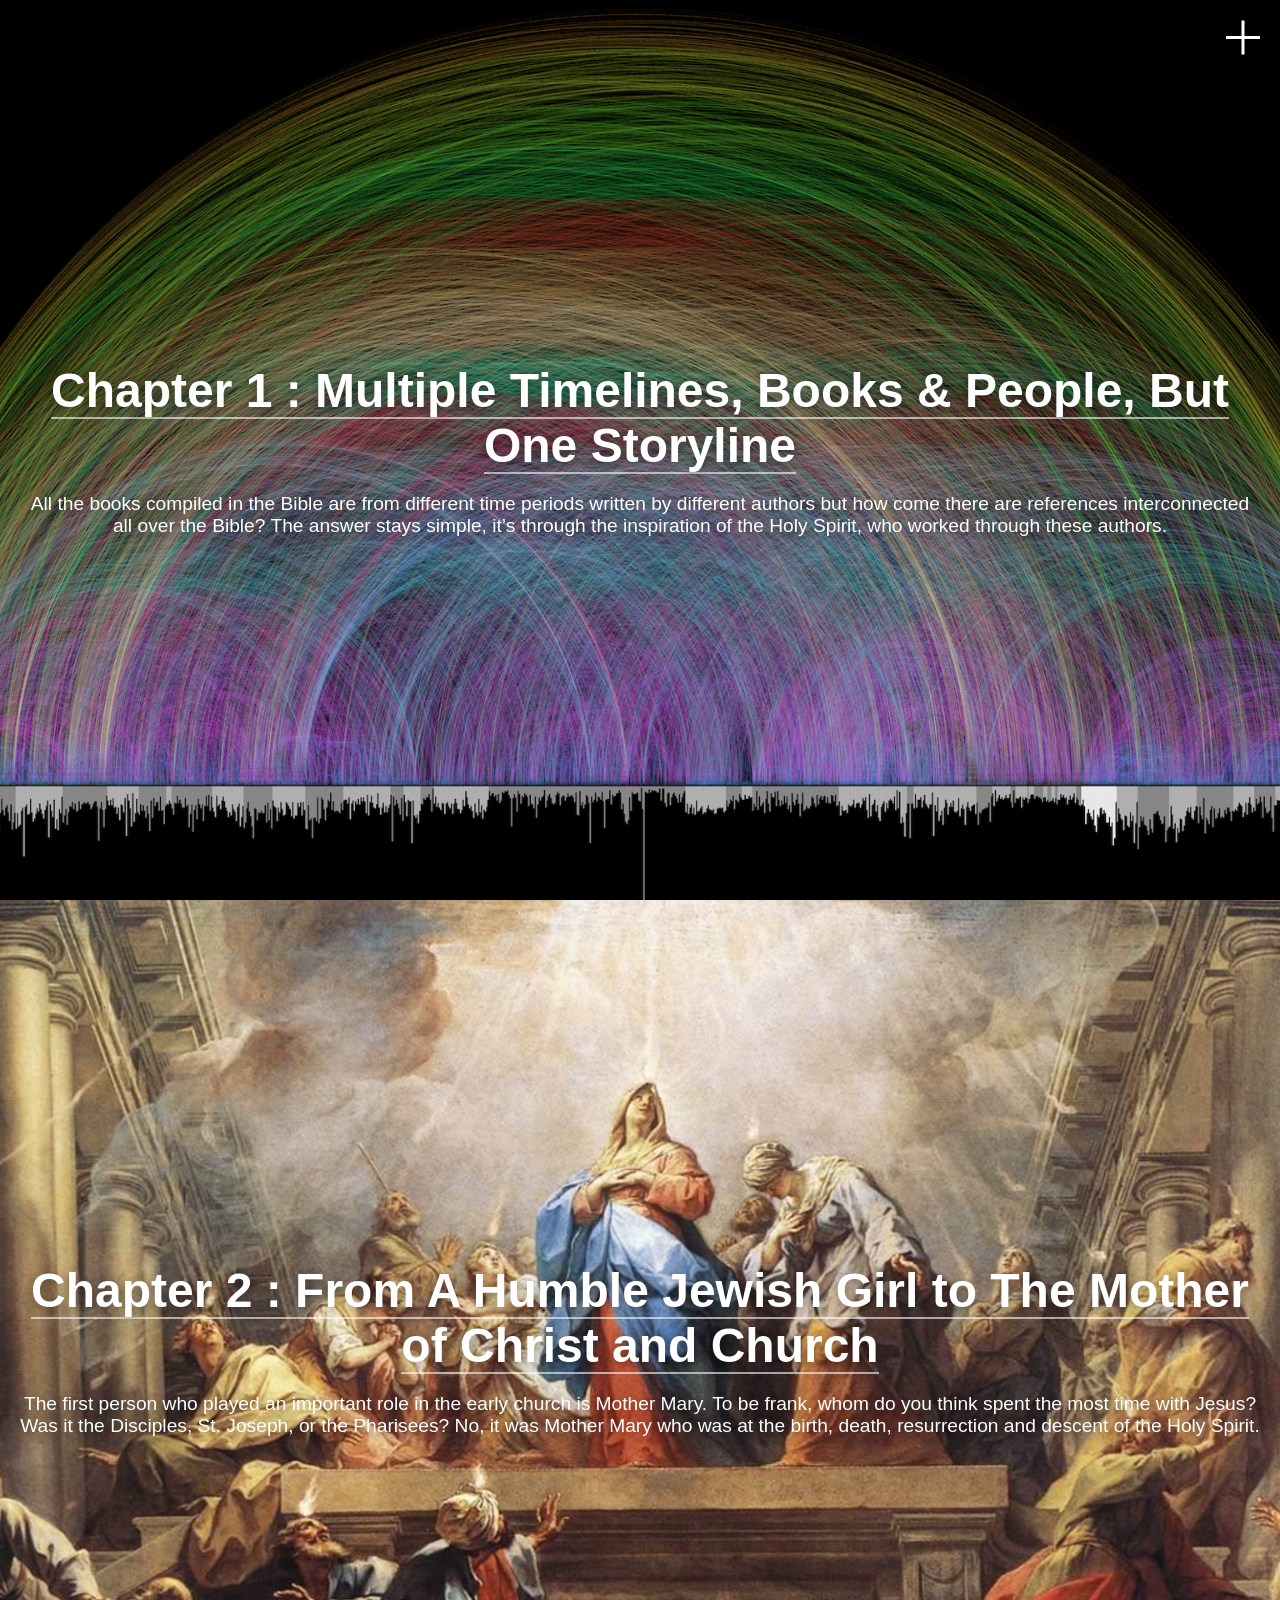
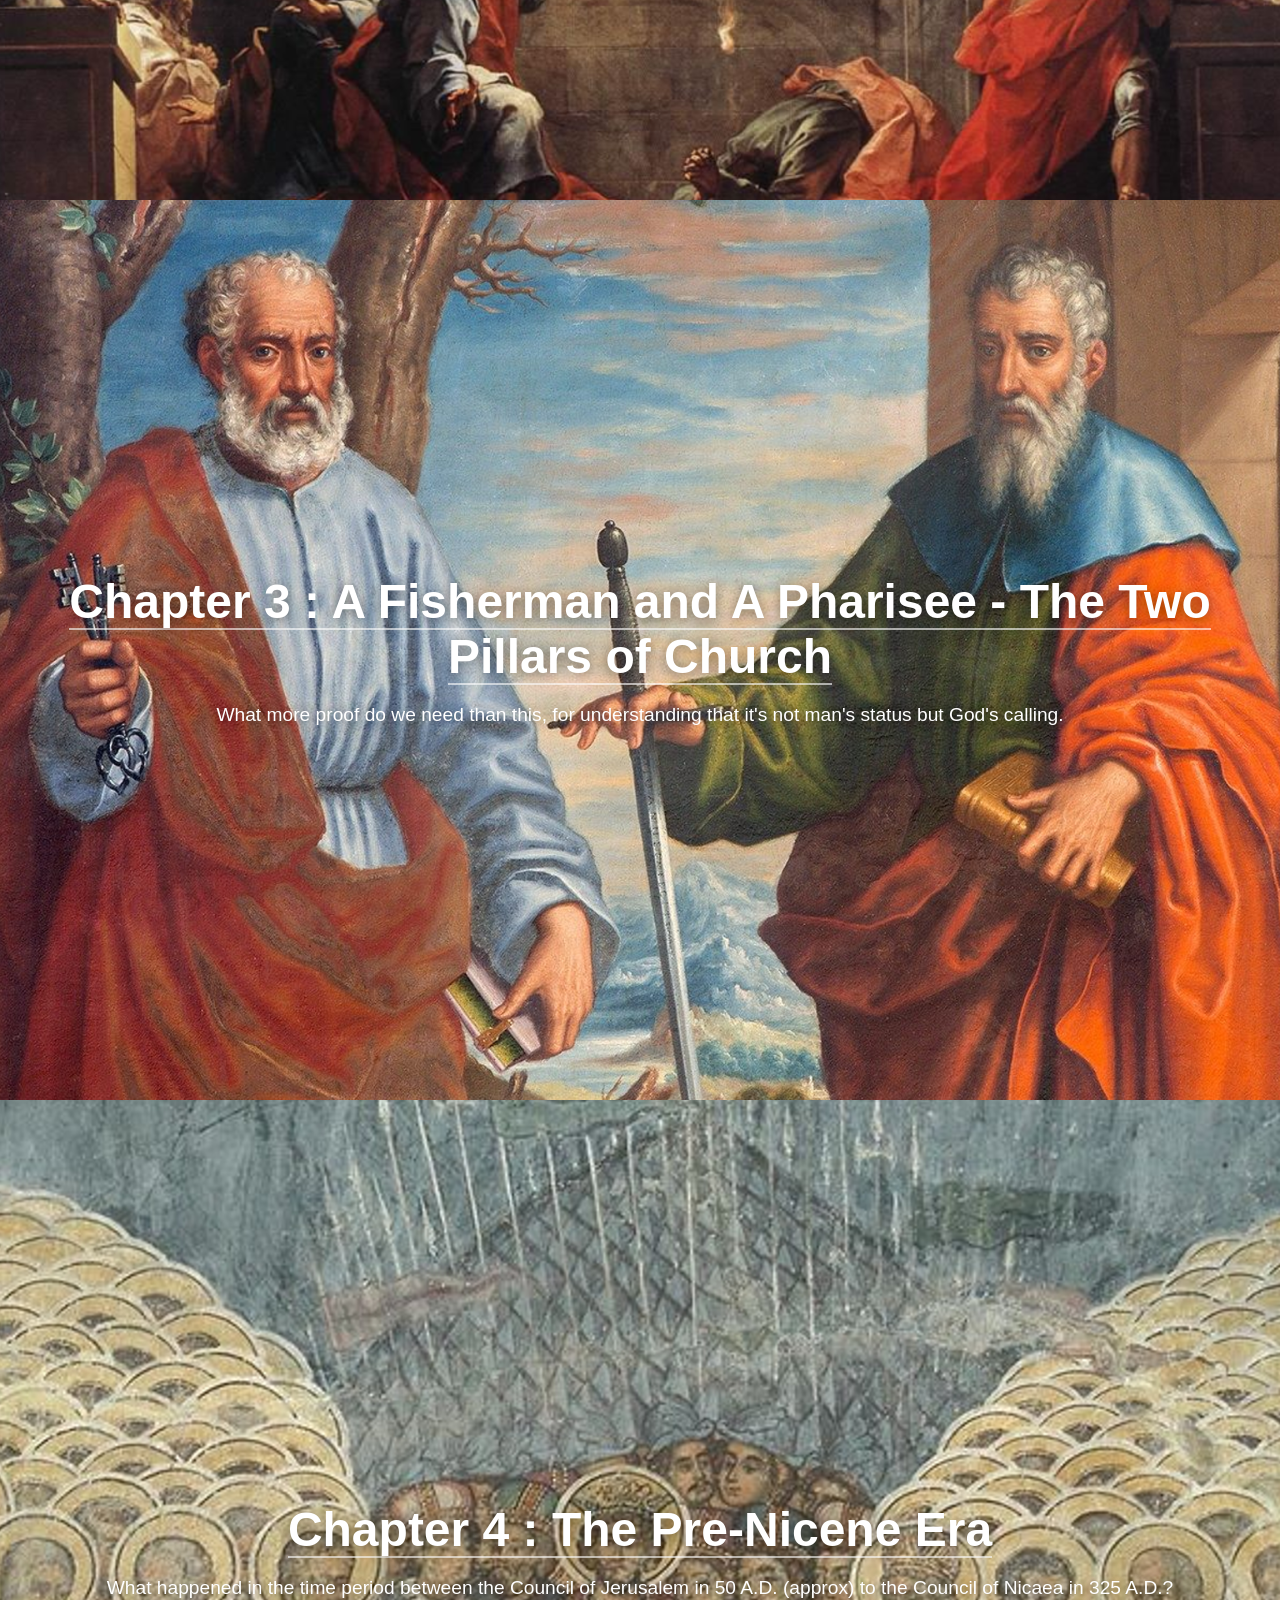
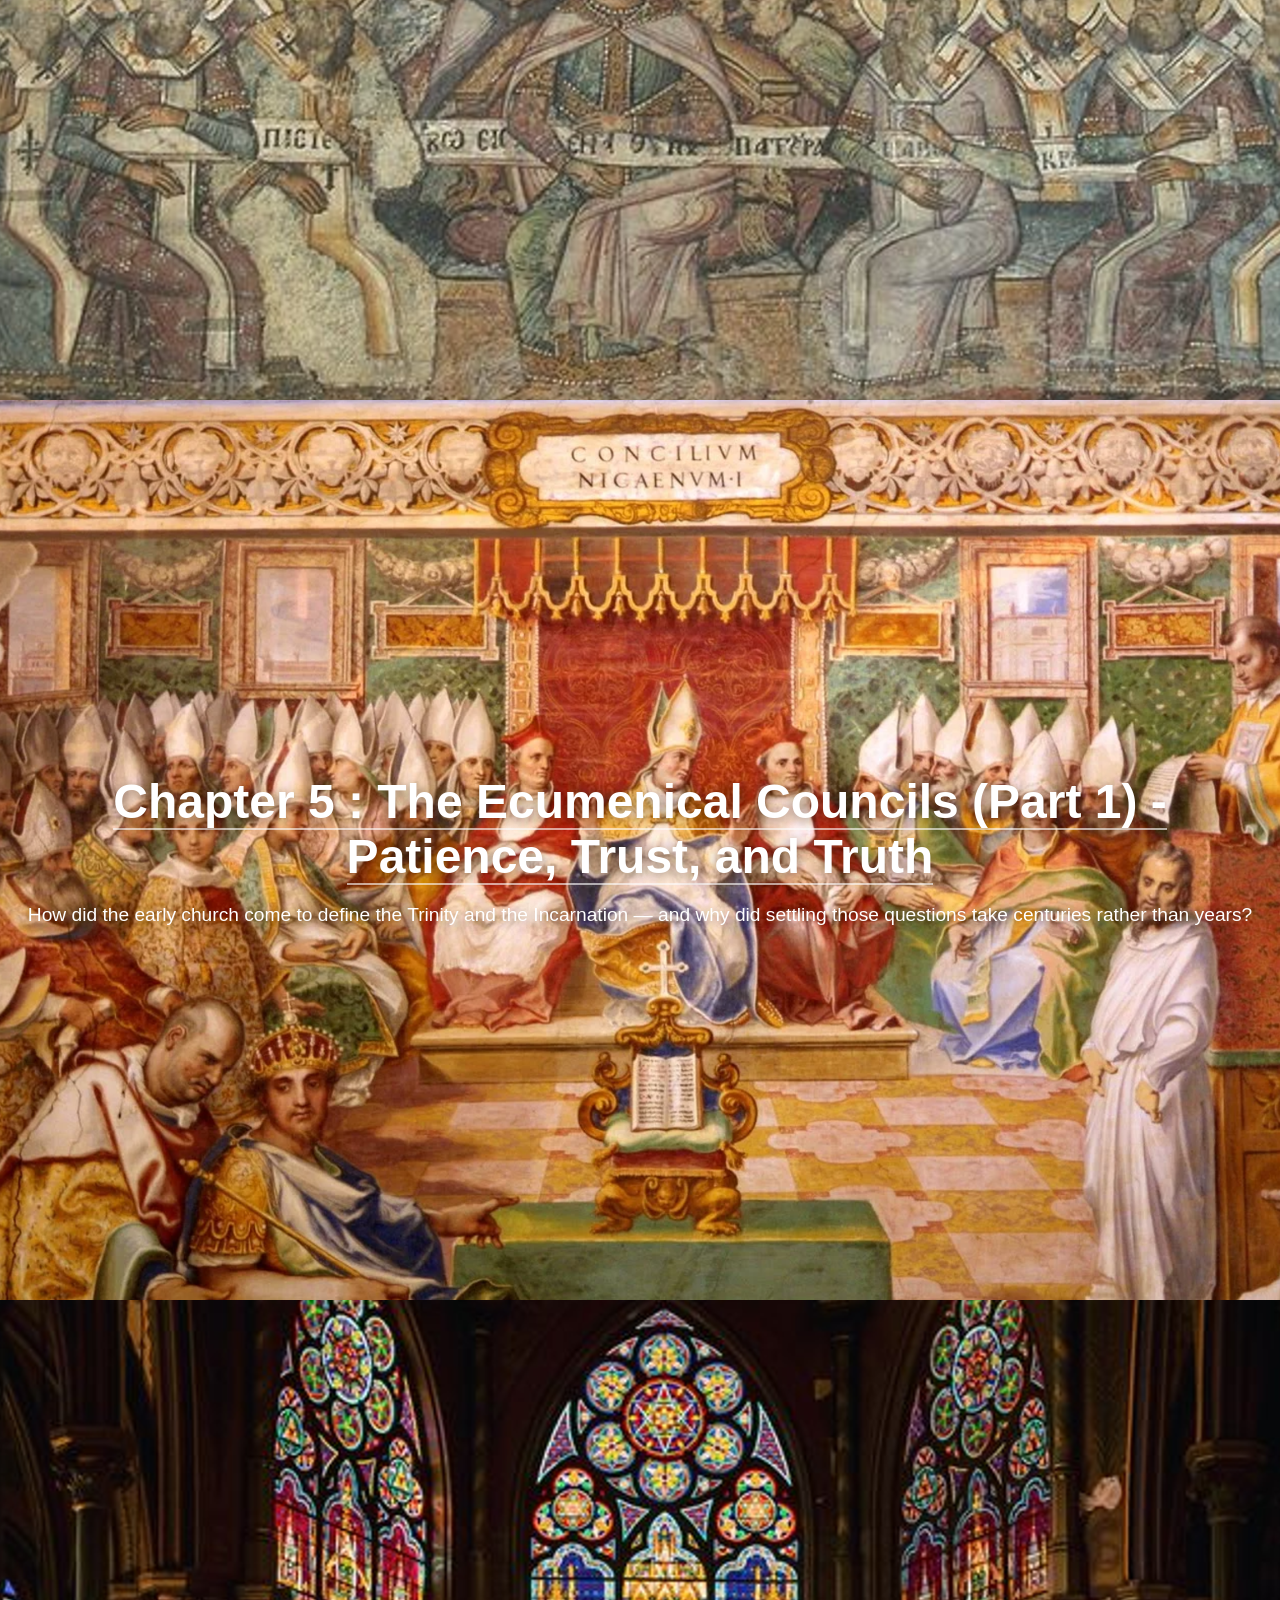
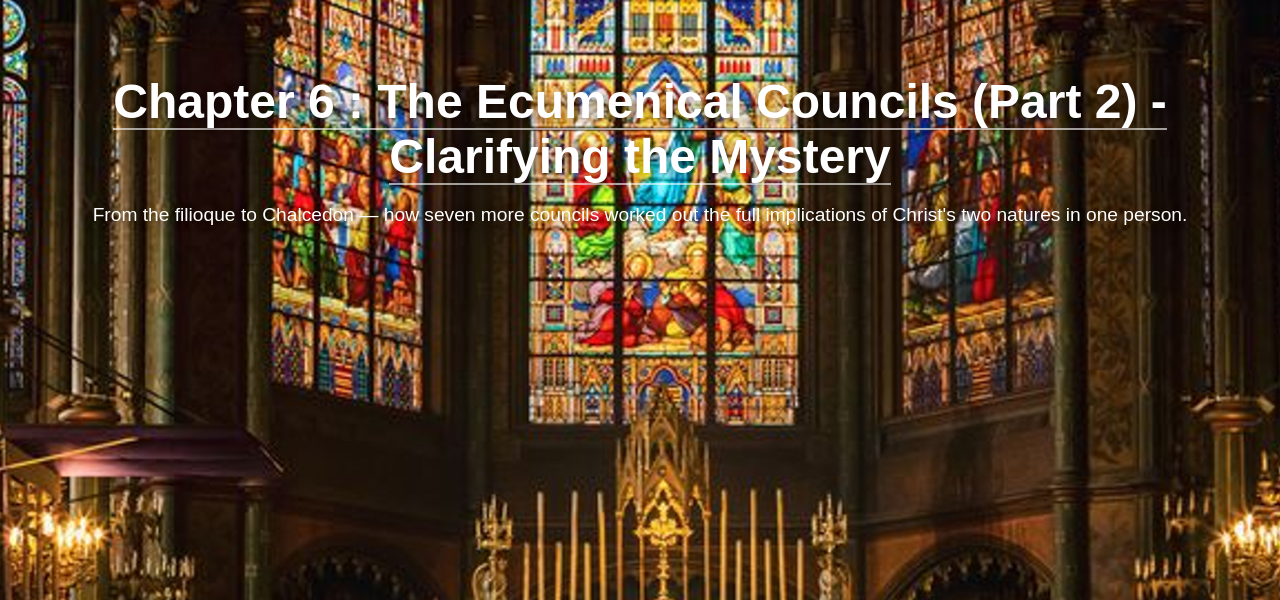
==== commit d7fee9ee: "correct bgs" ====
--- a/blogs.html
+++ b/blogs.html
@@ -41,12 +41,12 @@
   </section>
 
   <section class="hero hero6" id="home6">
-    <h1><a href="blogs/first_ecu.html">Chapter 5 : Patience, Trust, and Truth</a></h1>
+    <h1><a href="blogs/first_ecu.html">Chapter 5 : The Ecumenical Councils (Part 1) - Patience, Trust, and Truth</a></h1>
     <p>How did the early church come to define the Trinity and the Incarnation — and why did settling those questions take centuries rather than years?</p>
   </section>
 
   <section class="hero hero7" id="home7">
-    <h1><a href="blogs/second_ecu.html">Chapter 6 : Clarifying the Mystery</a></h1>
+    <h1><a href="blogs/second_ecu.html">Chapter 6 : The Ecumenical Councils (Part 2) - Clarifying the Mystery</a></h1>
     <p>From the filioque to Chalcedon — how seven more councils worked out the full implications of Christ's two natures in one person.</p>
   </section>
 
--- a/style.css
+++ b/style.css
@@ -192,13 +192,27 @@
 .panel-5 { background-position: 0 -225vw; position: relative; }
 
 /* Different background colors for each hero section */
-.hero1 { background-color: #1fa7b5; }   
-.hero2 { background-color: #1f68b5; }   
-.hero3 { background-color: #5e47a6; }   
-.hero4 { background-color: #9047a6; }   
+/*.hero1 { background-color: #1fa7b5; }
+.hero2 { background-color: #1f68b5; }
+.hero3 { background-color: #5e47a6; }
+.hero4 { background-color: #9047a6; }
 .hero5 { background-color: #ad538c; }
 .hero6 { background-color: #c15f5c; }
-.hero7 { background-color: #c98243; }
+.hero7 { background-color: #c98243; } */
+
+/* Per-chapter background images behind the heading on the blogs listing page */
+.hero2, .hero3, .hero4, .hero5, .hero6, .hero7 {
+  background-size: cover;
+  background-position: center;
+  background-repeat: no-repeat;
+  background-blend-mode: multiply;
+}
+.hero2 { background-image: url('images/first.png'); }
+.hero3 { background-image: url('images/chap2.png'); }
+.hero4 { background-image: url('images/chap3.png'); }
+.hero5 { background-image: url('images/prenicene.png'); }
+.hero6 { background-image: url('images/ecu1.png'); }
+.hero7 { background-image: url('images/ecu2.png'); }
 
 /* Social icons: bottom-center of the About section (panel-5) */
 .social-links {
@@ -340,41 +354,13 @@
 
 /* Blog Page */
 .blog-page {
-  position: relative;
   max-width: 800px;
   margin: 0 auto;
   padding: 100px 20px 60px;
   color: #222;
   line-height: 1.7;
   min-height: 100vh;
-  background-repeat: no-repeat;
-  background-position: center top;
-  background-size: cover;
-  background-attachment: fixed;
-}
-
-/* Semi-opaque overlay behind the text so the background image doesn't
-   fight with readability, while still showing through around the copy. */
-.blog-page::before {
-  content: "";
-  position: absolute;
-  inset: 0;
-  background: rgba(255, 255, 255, 0.85);
-  z-index: 0;
-}
-
-.blog-page > * {
-  position: relative;
-  z-index: 1;
-}
-
-/* Per-chapter background images */
-.blog-page.chapter1 { background-image: url('images/first.png'); }
-.blog-page.chapter2 { background-image: url('images/chap2.png'); }
-.blog-page.chapter3 { background-image: url('images/chap3.png'); }
-.blog-page.chapter4 { background-image: url('images/prenicene.png'); }
-.blog-page.chapter5 { background-image: url('images/ecu1.png'); }
-.blog-page.chapter6 { background-image: url('images/ecu2.png'); }
+}
 
 .blog-page h1 {
   font-size: 2.2em;
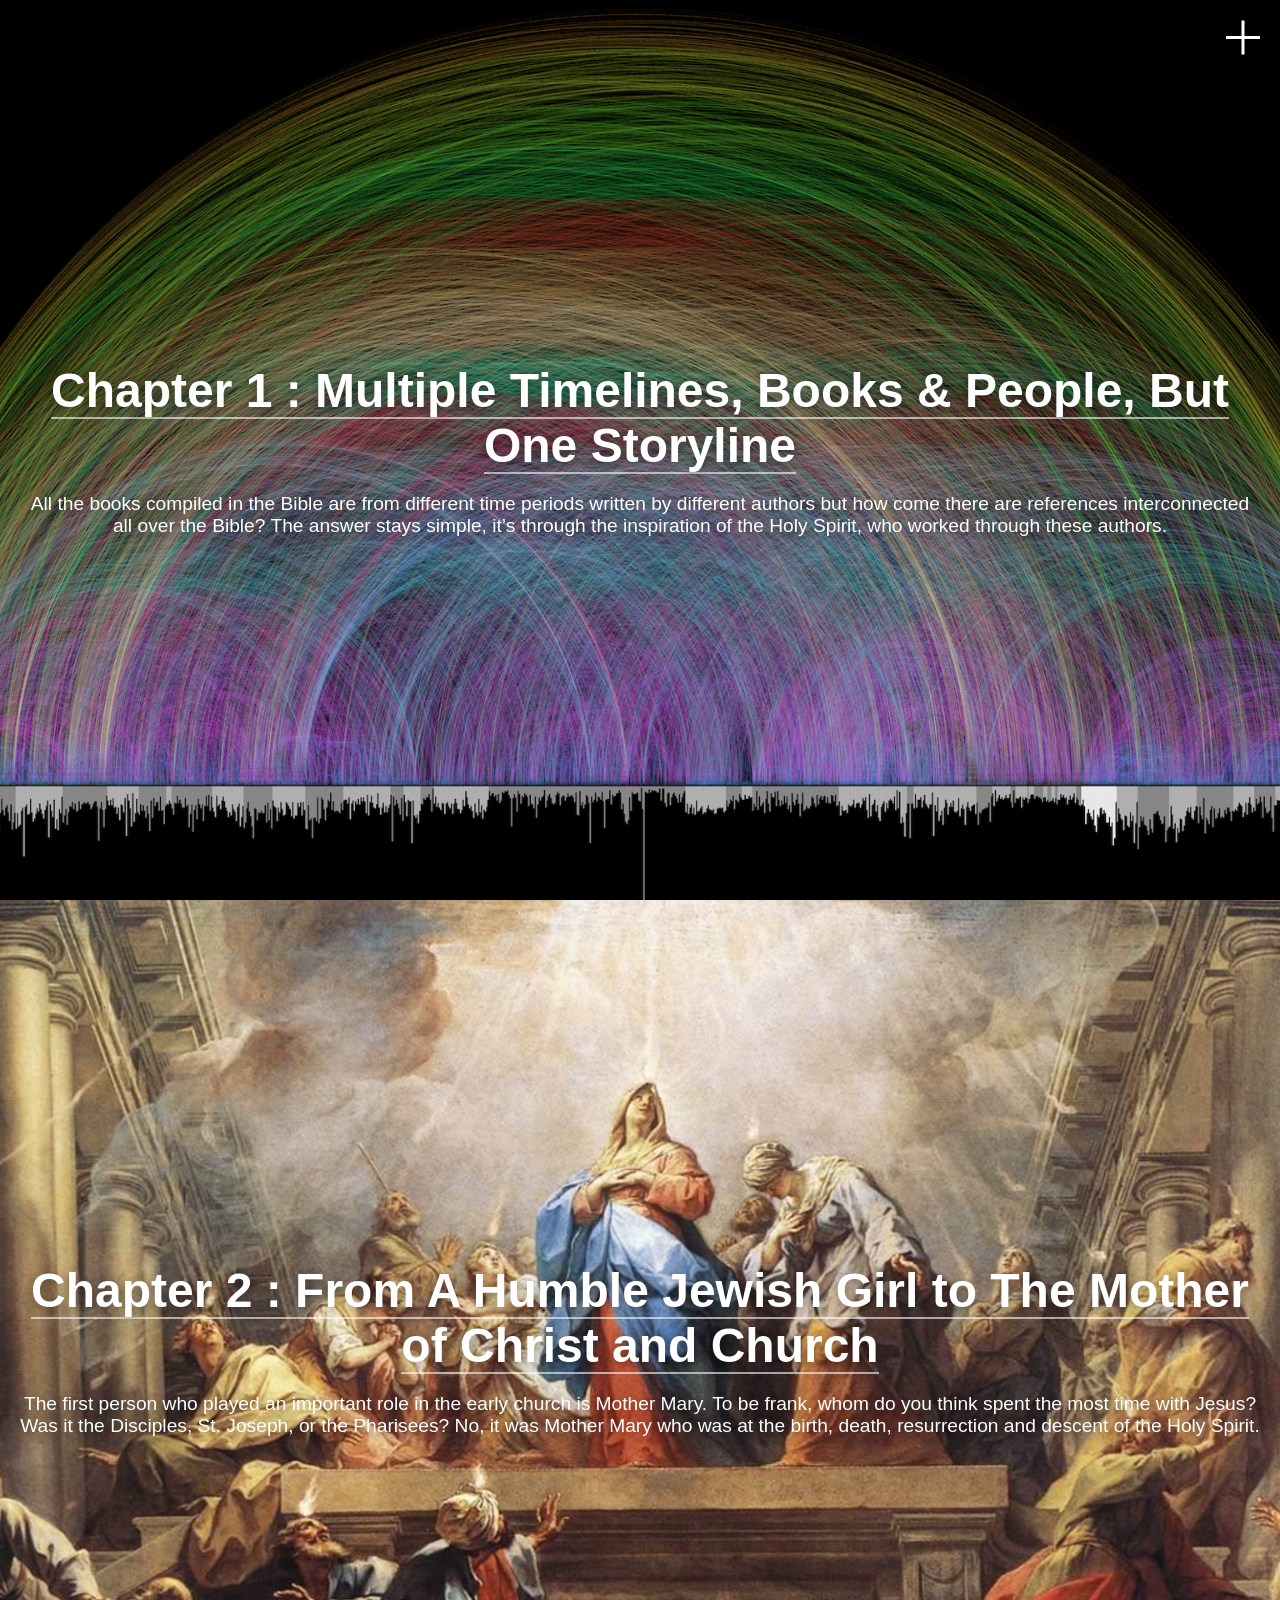
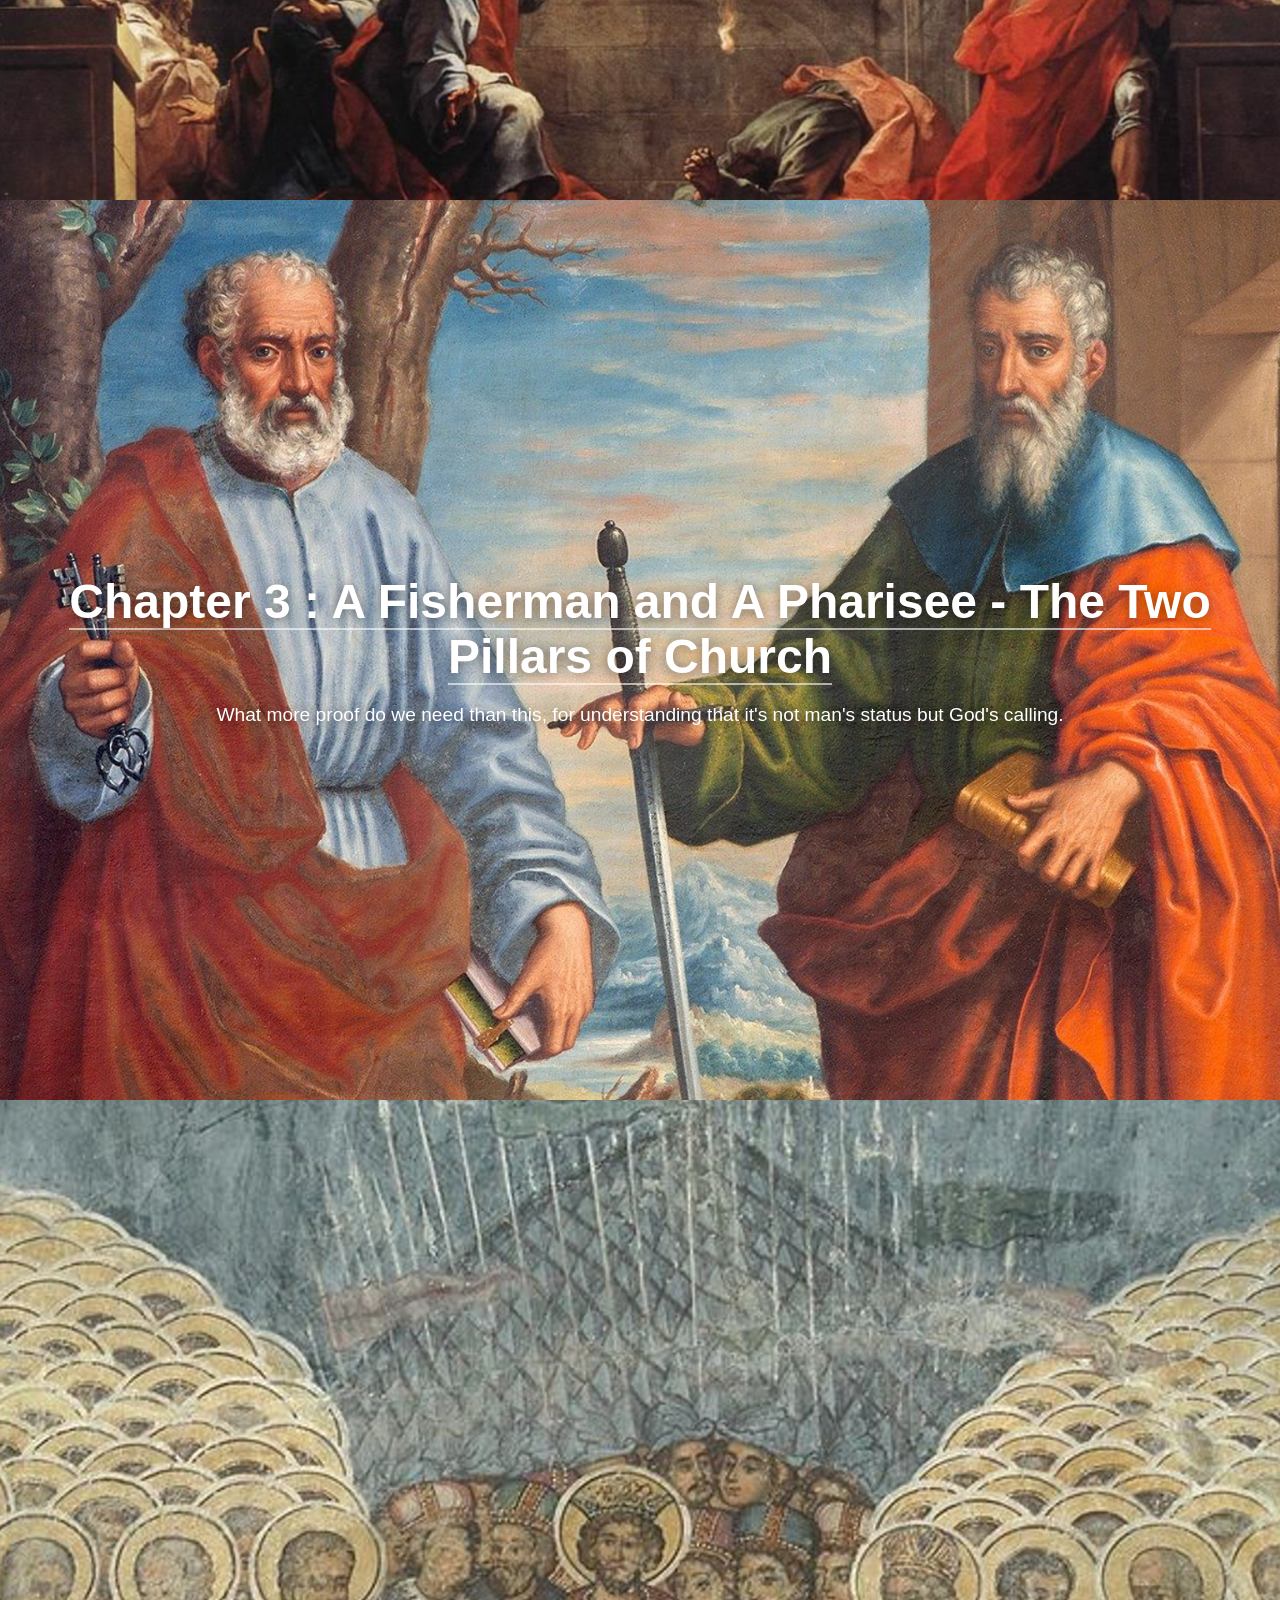
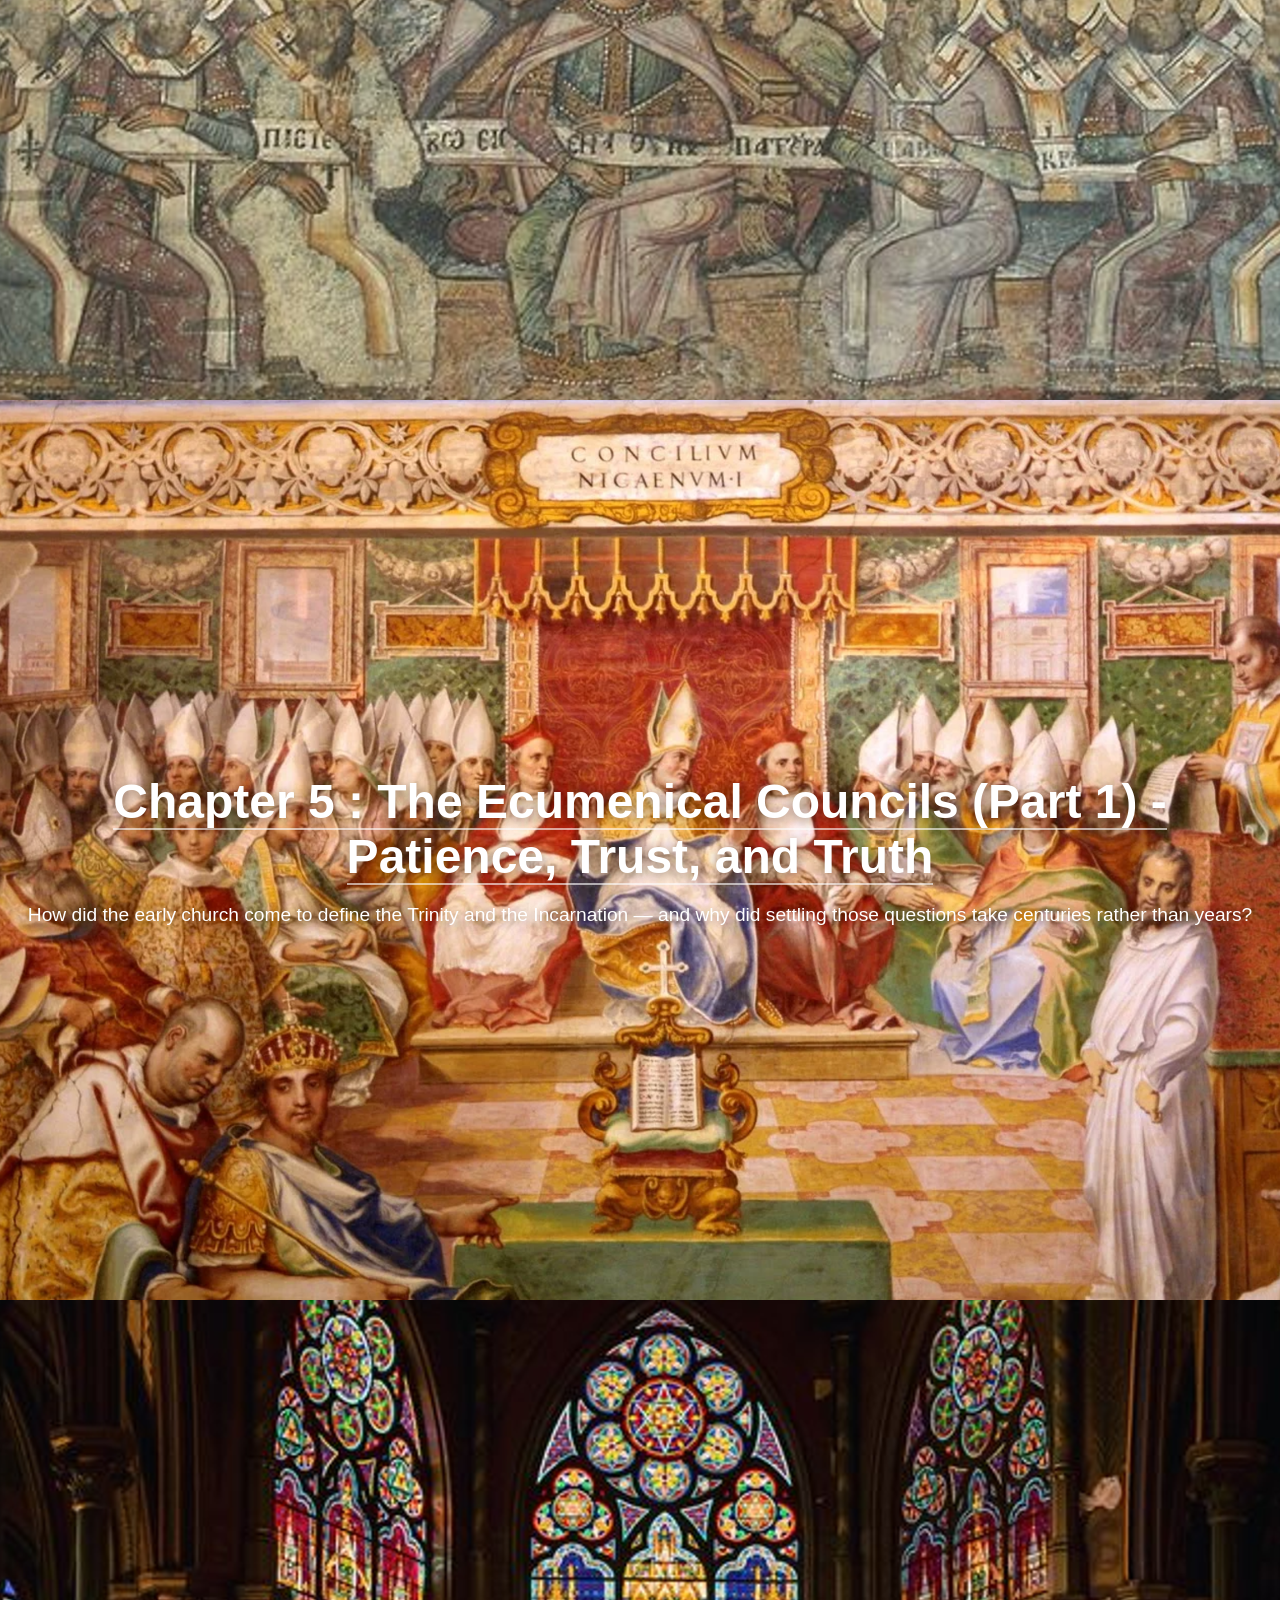
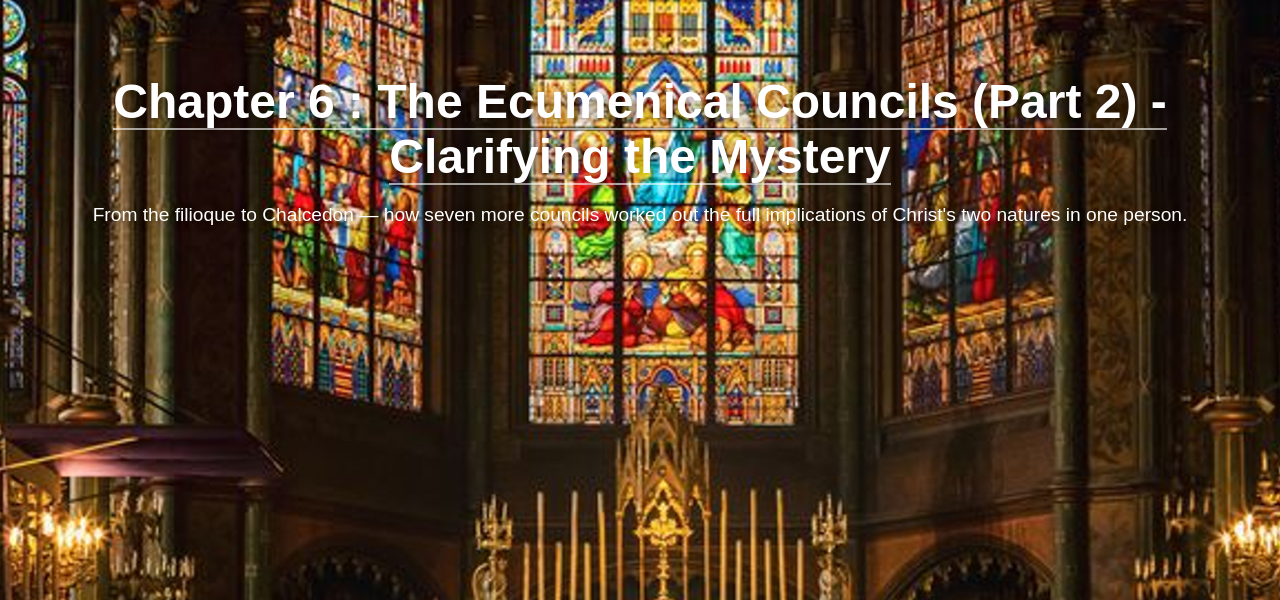
==== commit f82652f7: "detailsoficons" ====
--- a/blogs.html
+++ b/blogs.html
@@ -21,33 +21,33 @@
 
   <!-- Chapter Sections -->
   <section class="hero hero2" id="home2">
-    <h1><a href="blogs/first_blog.html">Chapter 1 : Multiple Timelines, Books & People, But One Storyline</a></h1>
-    <p>All the books compiled in the Bible are from different time periods written by different authors but how come there are references interconnected all over the Bible? The answer stays simple, it’s through the inspiration of the Holy Spirit, who worked through these authors.</p>
+    <h1 class="scroll-fade"><a href="blogs/first_blog.html">Chapter 1 : Multiple Timelines, Books & People, But One Storyline</a></h1>
+    <p class="scroll-fade">All the books compiled in the Bible are from different time periods written by different authors but how come there are references interconnected all over the Bible? The answer stays simple, it’s through the inspiration of the Holy Spirit, who worked through these authors.</p>
   </section>
 
   <section class="hero hero3" id="home3">
-    <h1><a href="blogs/second_blog.html">Chapter 2 : From A Humble Jewish Girl to The Mother of Christ and Church</a></h1>
-    <p>The first person who played an important role in the early church is Mother Mary. To be frank, whom do you think spent the most time with Jesus? Was it the Disciples, St. Joseph, or the Pharisees? No, it was Mother Mary who was at the birth, death, resurrection and descent of the Holy Spirit.</p>
+    <h1 class="scroll-fade"><a href="blogs/second_blog.html">Chapter 2 : From A Humble Jewish Girl to The Mother of Christ and Church</a></h1>
+    <p class="scroll-fade">The first person who played an important role in the early church is Mother Mary. To be frank, whom do you think spent the most time with Jesus? Was it the Disciples, St. Joseph, or the Pharisees? No, it was Mother Mary who was at the birth, death, resurrection and descent of the Holy Spirit.</p>
   </section>
 
   <section class="hero hero4" id="home4">
-    <h1><a href="blogs/third_blog.html">Chapter 3 : A Fisherman and A Pharisee - The Two Pillars of Church</a></h1>
-    <p>What more proof do we need than this, for understanding that it's not man's status but God's calling.</p>
+    <h1 class="scroll-fade"><a href="blogs/third_blog.html">Chapter 3 : A Fisherman and A Pharisee - The Two Pillars of Church</a></h1>
+    <p class="scroll-fade">What more proof do we need than this, for understanding that it's not man's status but God's calling.</p>
   </section>
 
   <section class="hero hero5" id="home5">
-    <h1><a href="blogs/pre_nicene.html">Chapter 4 : The Pre-Nicene Era</a></h1>
-    <p>What happened in the time period between the Council of Jerusalem in 50 A.D. (approx) to the Council of Nicaea in 325 A.D.?</p>
+    <h1 class="scroll-fade"><a href="blogs/pre_nicene.html">Chapter 4 : The Pre-Nicene Era</a></h1>
+    <p class="scroll-fade">What happened in the time period between the Council of Jerusalem in 50 A.D. (approx) to the Council of Nicaea in 325 A.D.?</p>
   </section>
 
   <section class="hero hero6" id="home6">
-    <h1><a href="blogs/first_ecu.html">Chapter 5 : The Ecumenical Councils (Part 1) - Patience, Trust, and Truth</a></h1>
-    <p>How did the early church come to define the Trinity and the Incarnation — and why did settling those questions take centuries rather than years?</p>
+    <h1 class="scroll-fade"><a href="blogs/first_ecu.html">Chapter 5 : The Ecumenical Councils (Part 1) - Patience, Trust, and Truth</a></h1>
+    <p class="scroll-fade">How did the early church come to define the Trinity and the Incarnation — and why did settling those questions take centuries rather than years?</p>
   </section>
 
   <section class="hero hero7" id="home7">
-    <h1><a href="blogs/second_ecu.html">Chapter 6 : The Ecumenical Councils (Part 2) - Clarifying the Mystery</a></h1>
-    <p>From the filioque to Chalcedon — how seven more councils worked out the full implications of Christ's two natures in one person.</p>
+    <h1 class="scroll-fade"><a href="blogs/second_ecu.html">Chapter 6 : The Ecumenical Councils (Part 2) - Clarifying the Mystery</a></h1>
+    <p class="scroll-fade">From the filioque to Chalcedon — how seven more councils worked out the full implications of Christ's two natures in one person.</p>
   </section>
 
   <script src="script.js"></script>
--- a/style.css
+++ b/style.css
@@ -191,6 +191,23 @@
 .panel-4 { background-position: 0 -168.75vw; }
 .panel-5 { background-position: 0 -225vw; position: relative; }
 
+/* On tall/narrow (mobile) viewports, 100vw-wide sizing leaves the image
+   shorter than the section (100vh), exposing empty space below it.
+   Switch the basis to viewport height instead, so each panel's slice
+   always fills the section top-to-bottom and crops the sides evenly,
+   matching the "cover" crop already used on the blogs page. */
+@media (max-width: 900px), (orientation: portrait) {
+  .hero {
+    background-size: auto 500vh;
+    background-position-x: center;
+  }
+  .panel-1 { background-position: center 0; }
+  .panel-2 { background-position: center -100vh; }
+  .panel-3 { background-position: center -200vh; }
+  .panel-4 { background-position: center -300vh; }
+  .panel-5 { background-position: center -400vh; }
+}
+
 /* Different background colors for each hero section */
 /*.hero1 { background-color: #1fa7b5; }
 .hero2 { background-color: #1f68b5; }
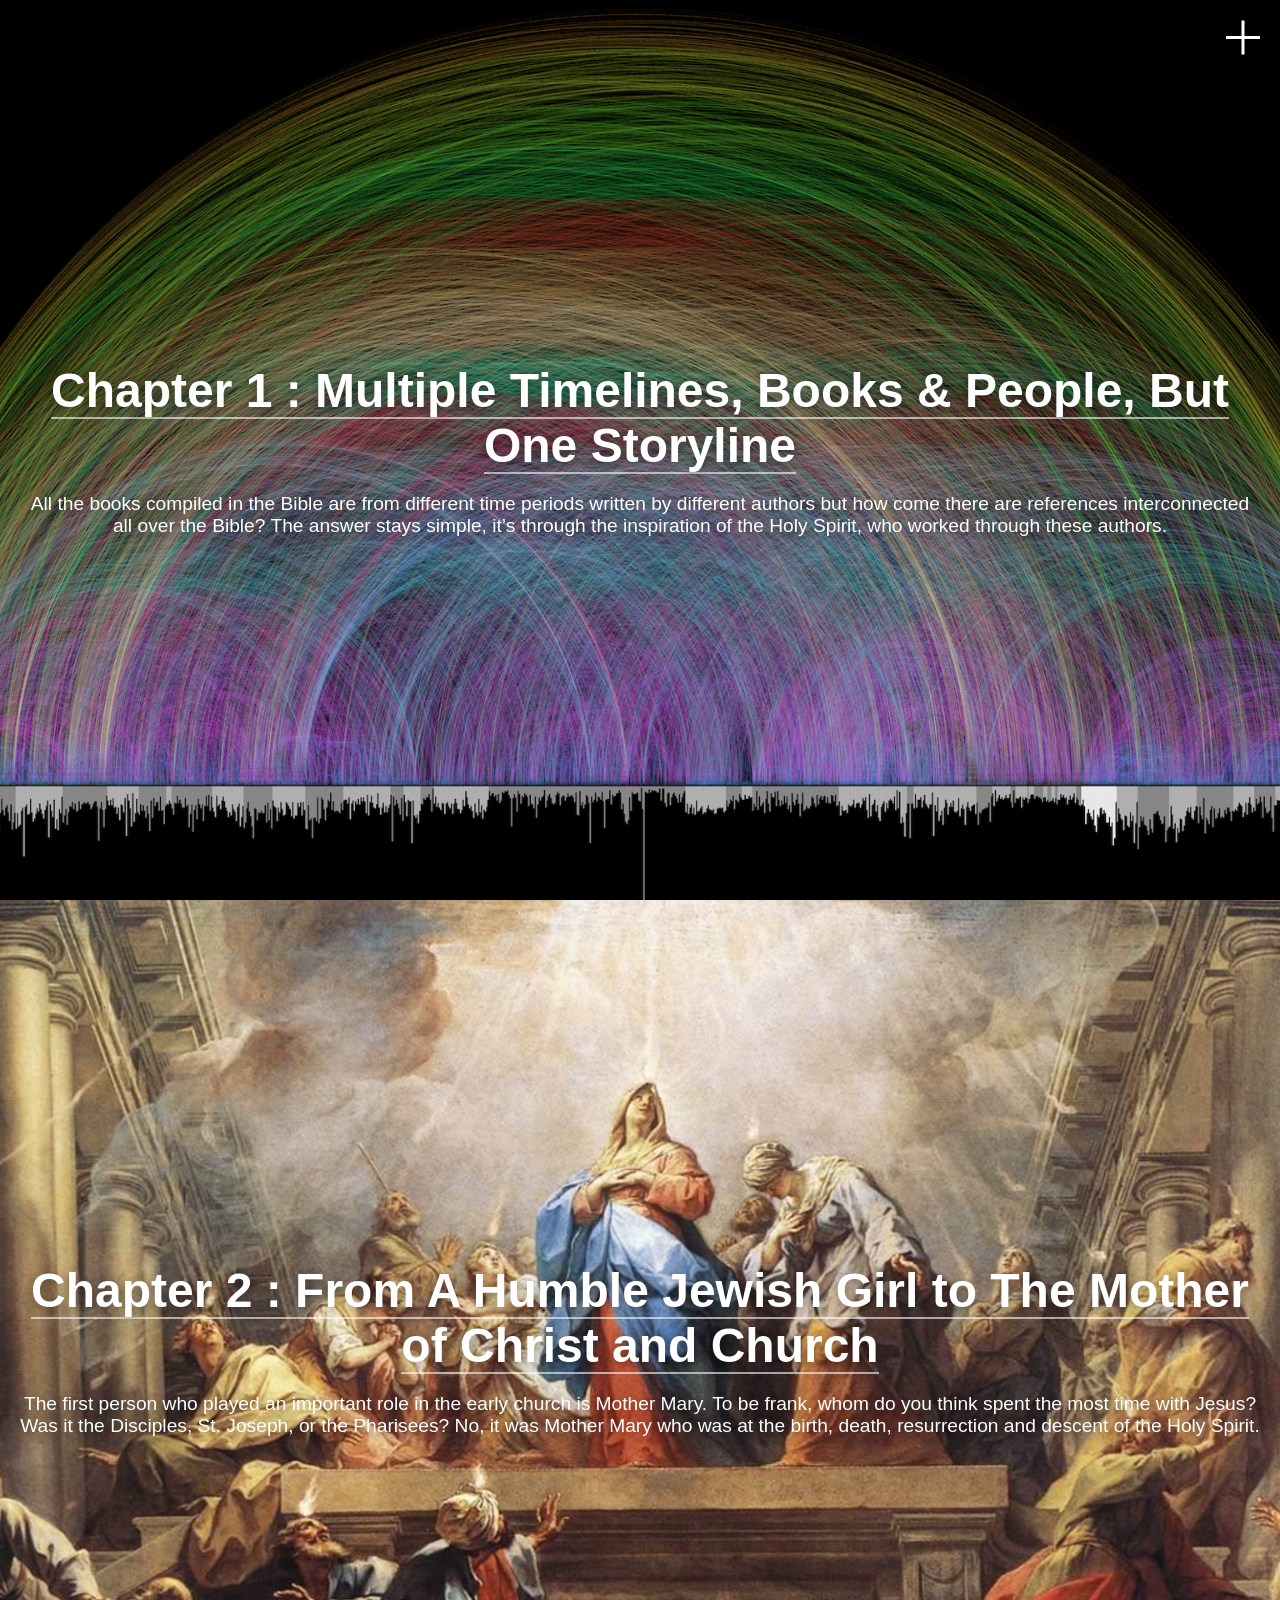
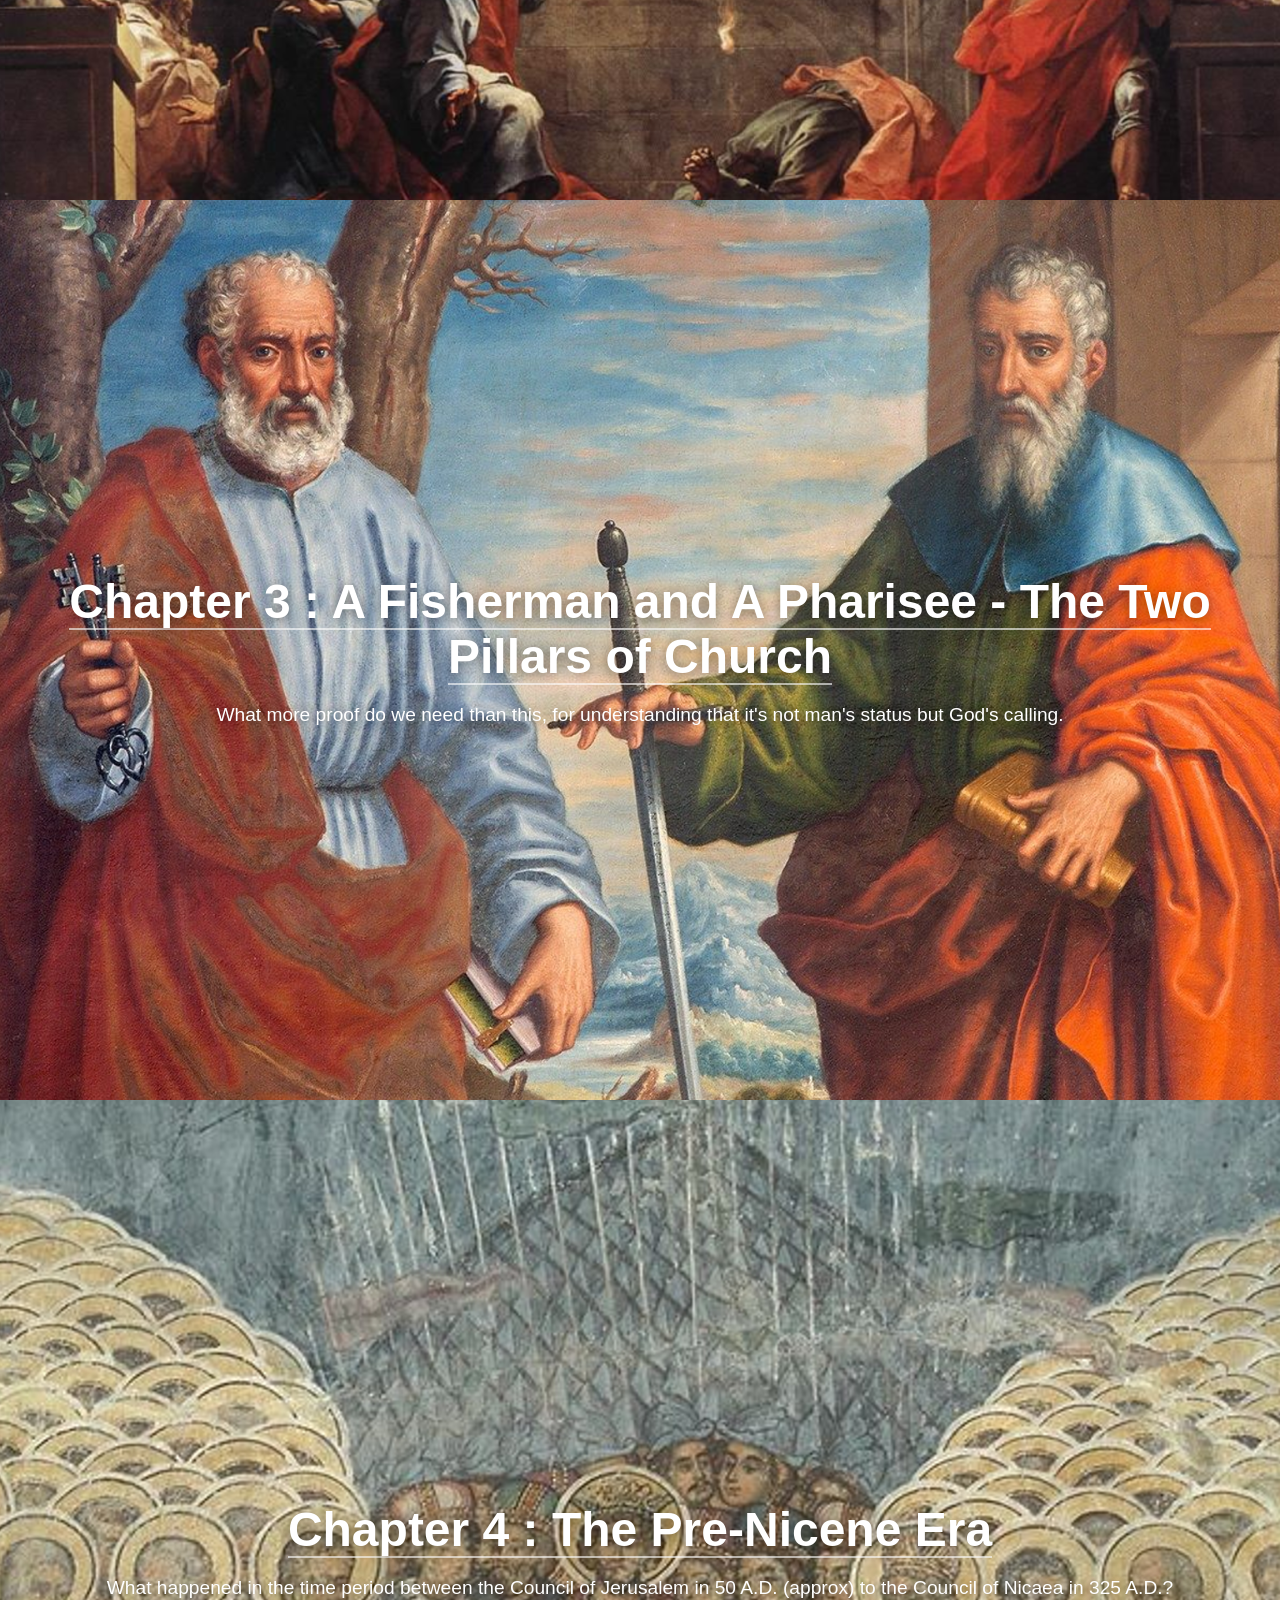
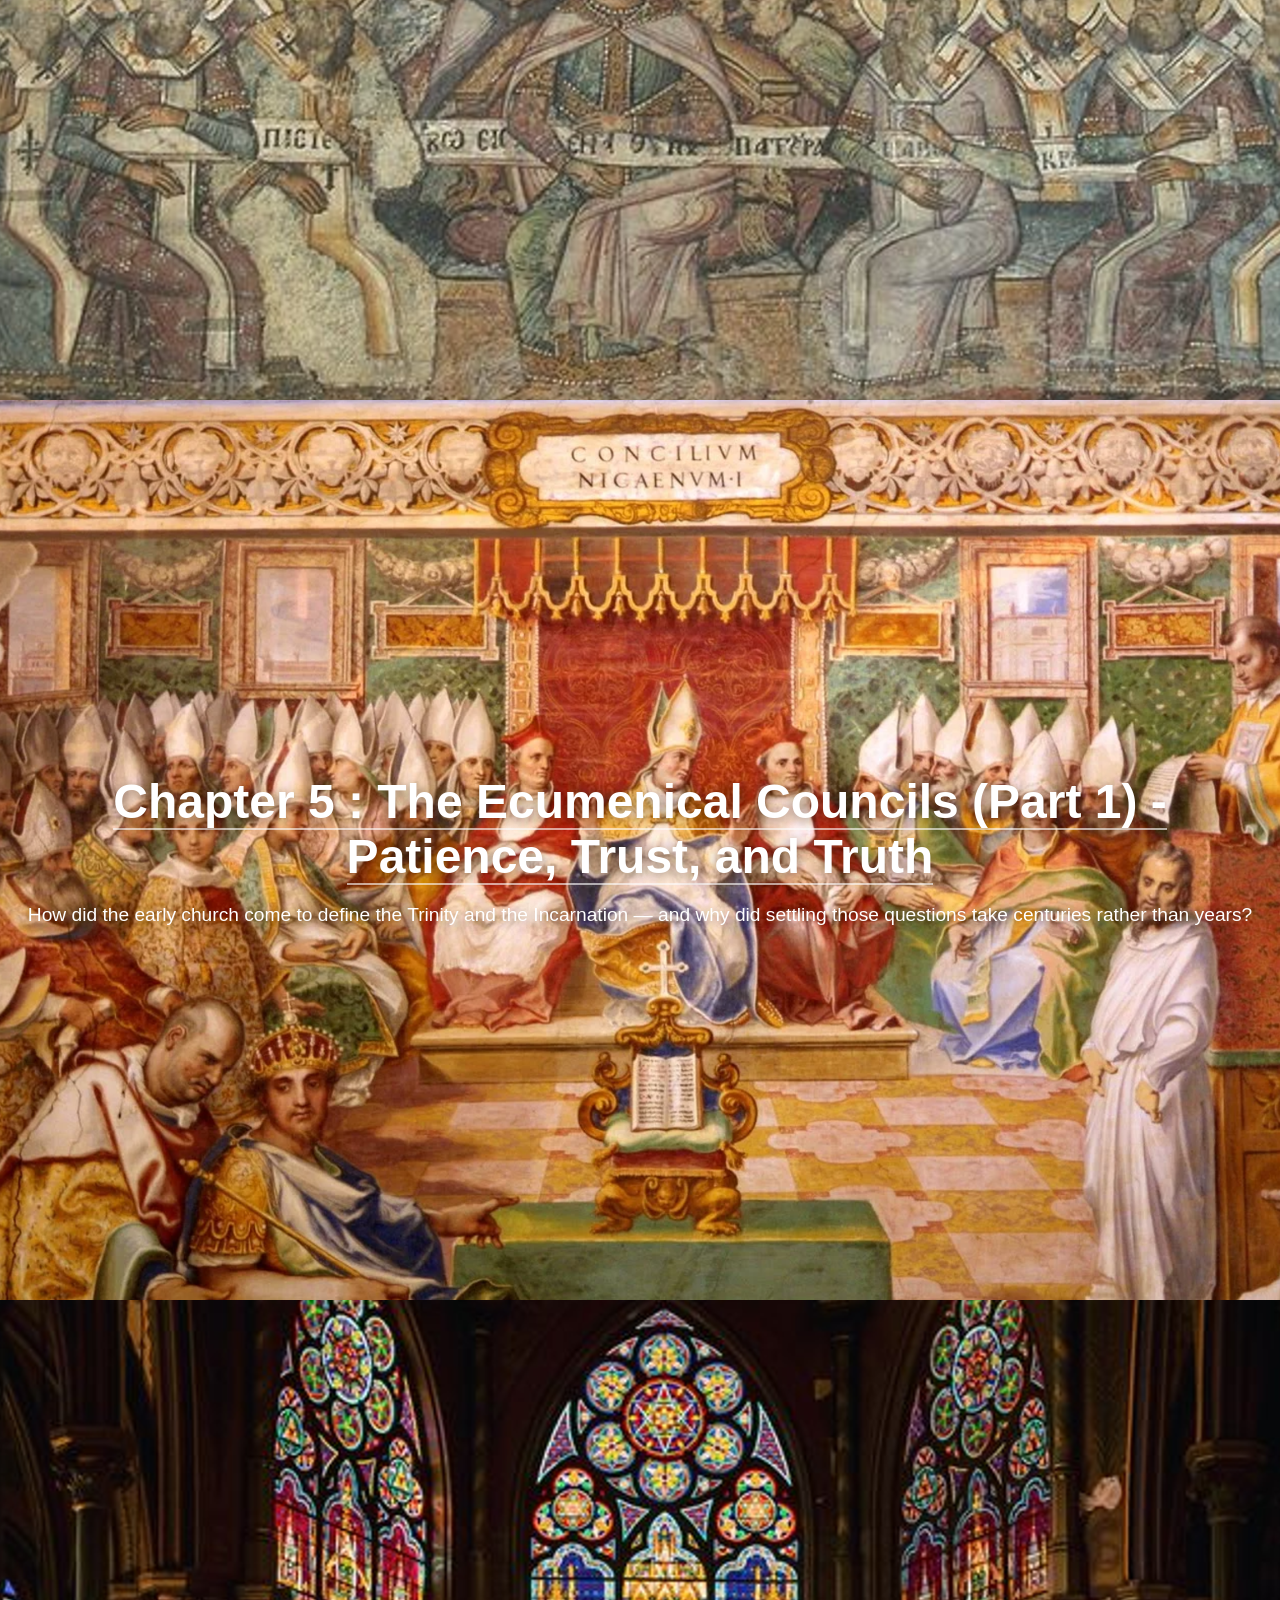
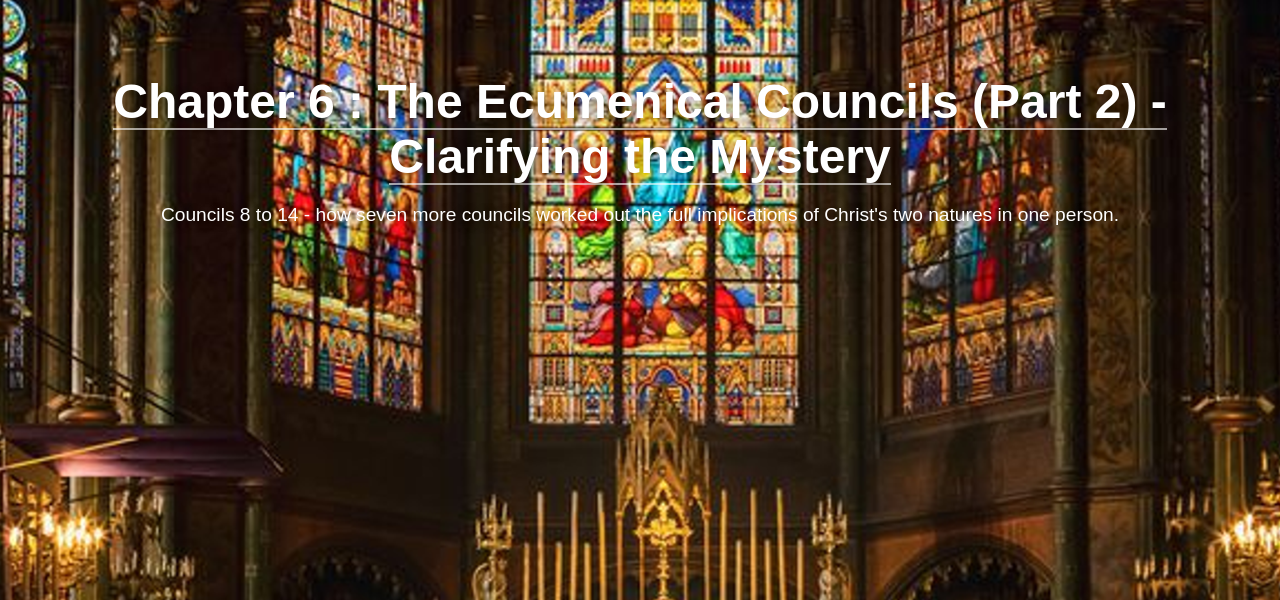
==== commit db23610a: "add blog 2" ====
--- a/blogs.html
+++ b/blogs.html
@@ -47,7 +47,7 @@
 
   <section class="hero hero7" id="home7">
     <h1 class="scroll-fade"><a href="blogs/second_ecu.html">Chapter 6 : The Ecumenical Councils (Part 2) - Clarifying the Mystery</a></h1>
-    <p class="scroll-fade">From the filioque to Chalcedon — how seven more councils worked out the full implications of Christ's two natures in one person.</p>
+    <p class="scroll-fade">Councils 8 to 14 - how seven more councils worked out the full implications of Christ's two natures in one person.</p>
   </section>
 
   <script src="script.js"></script>
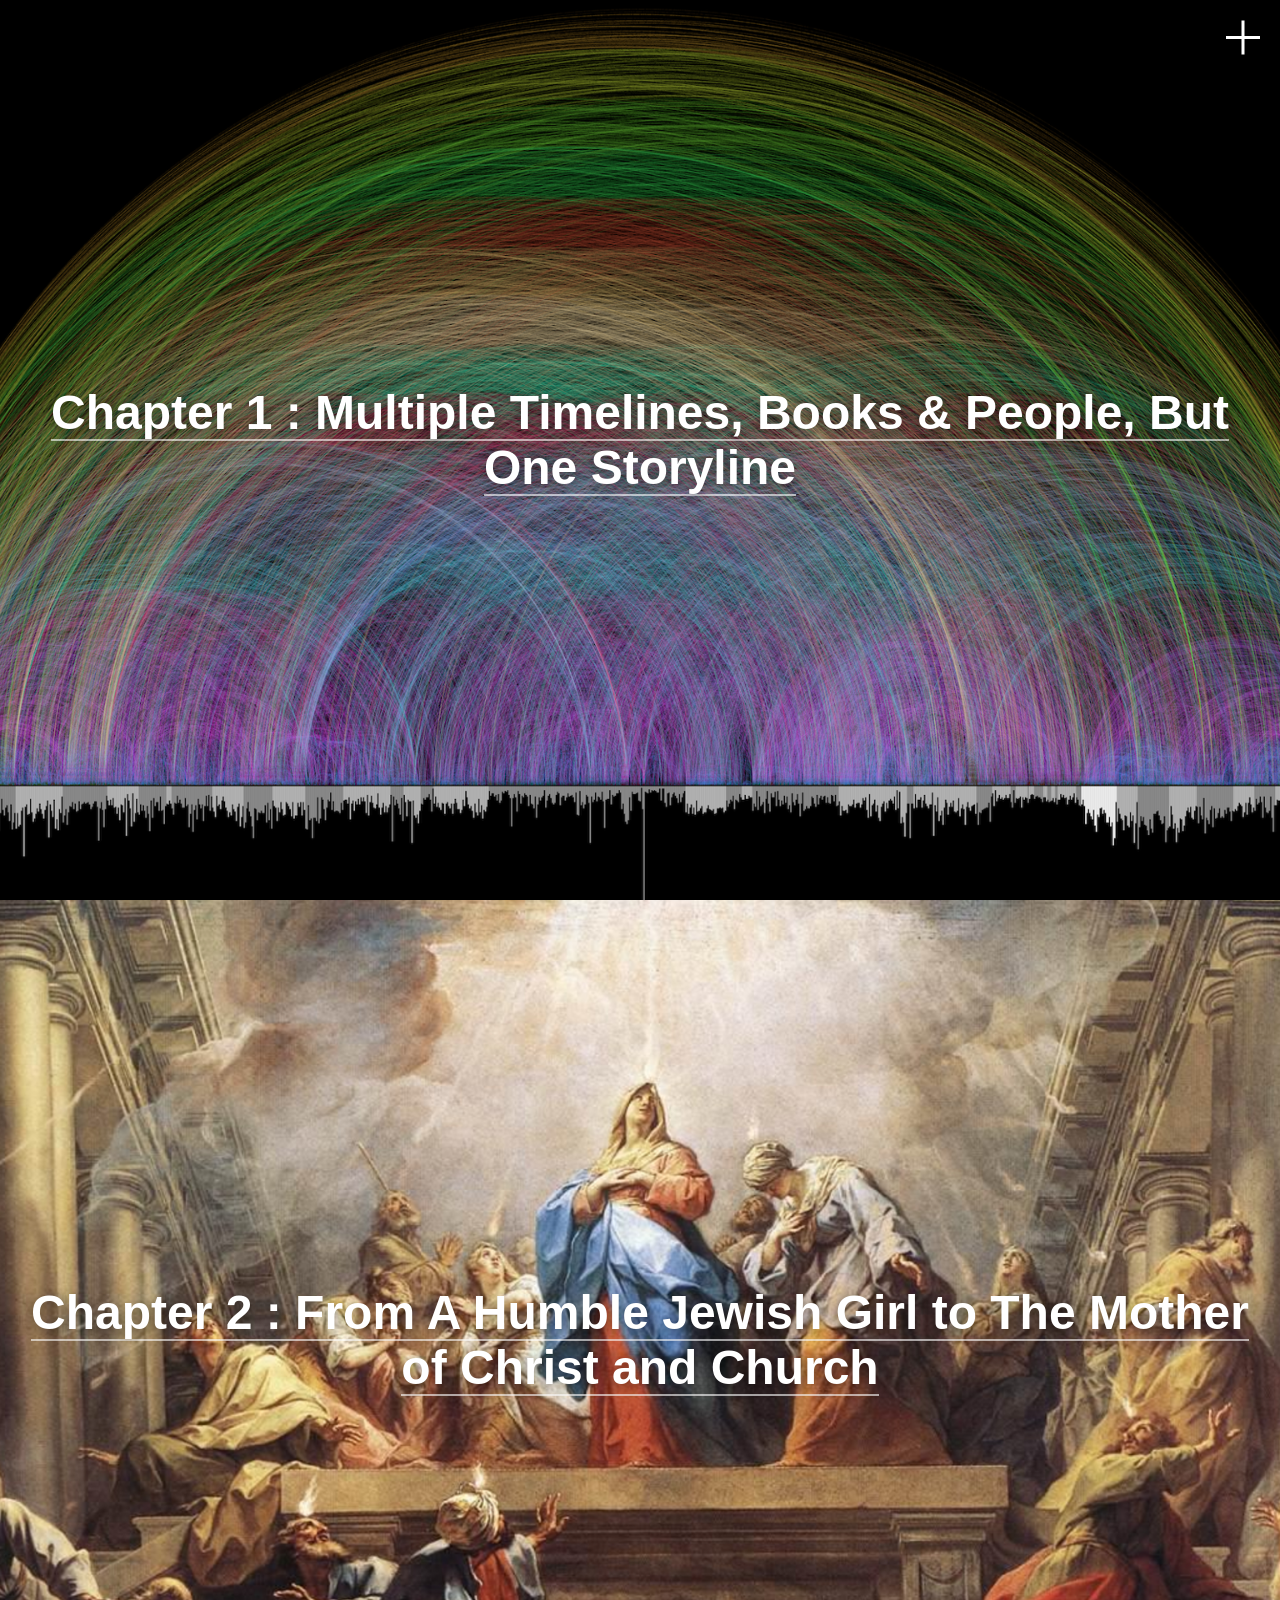
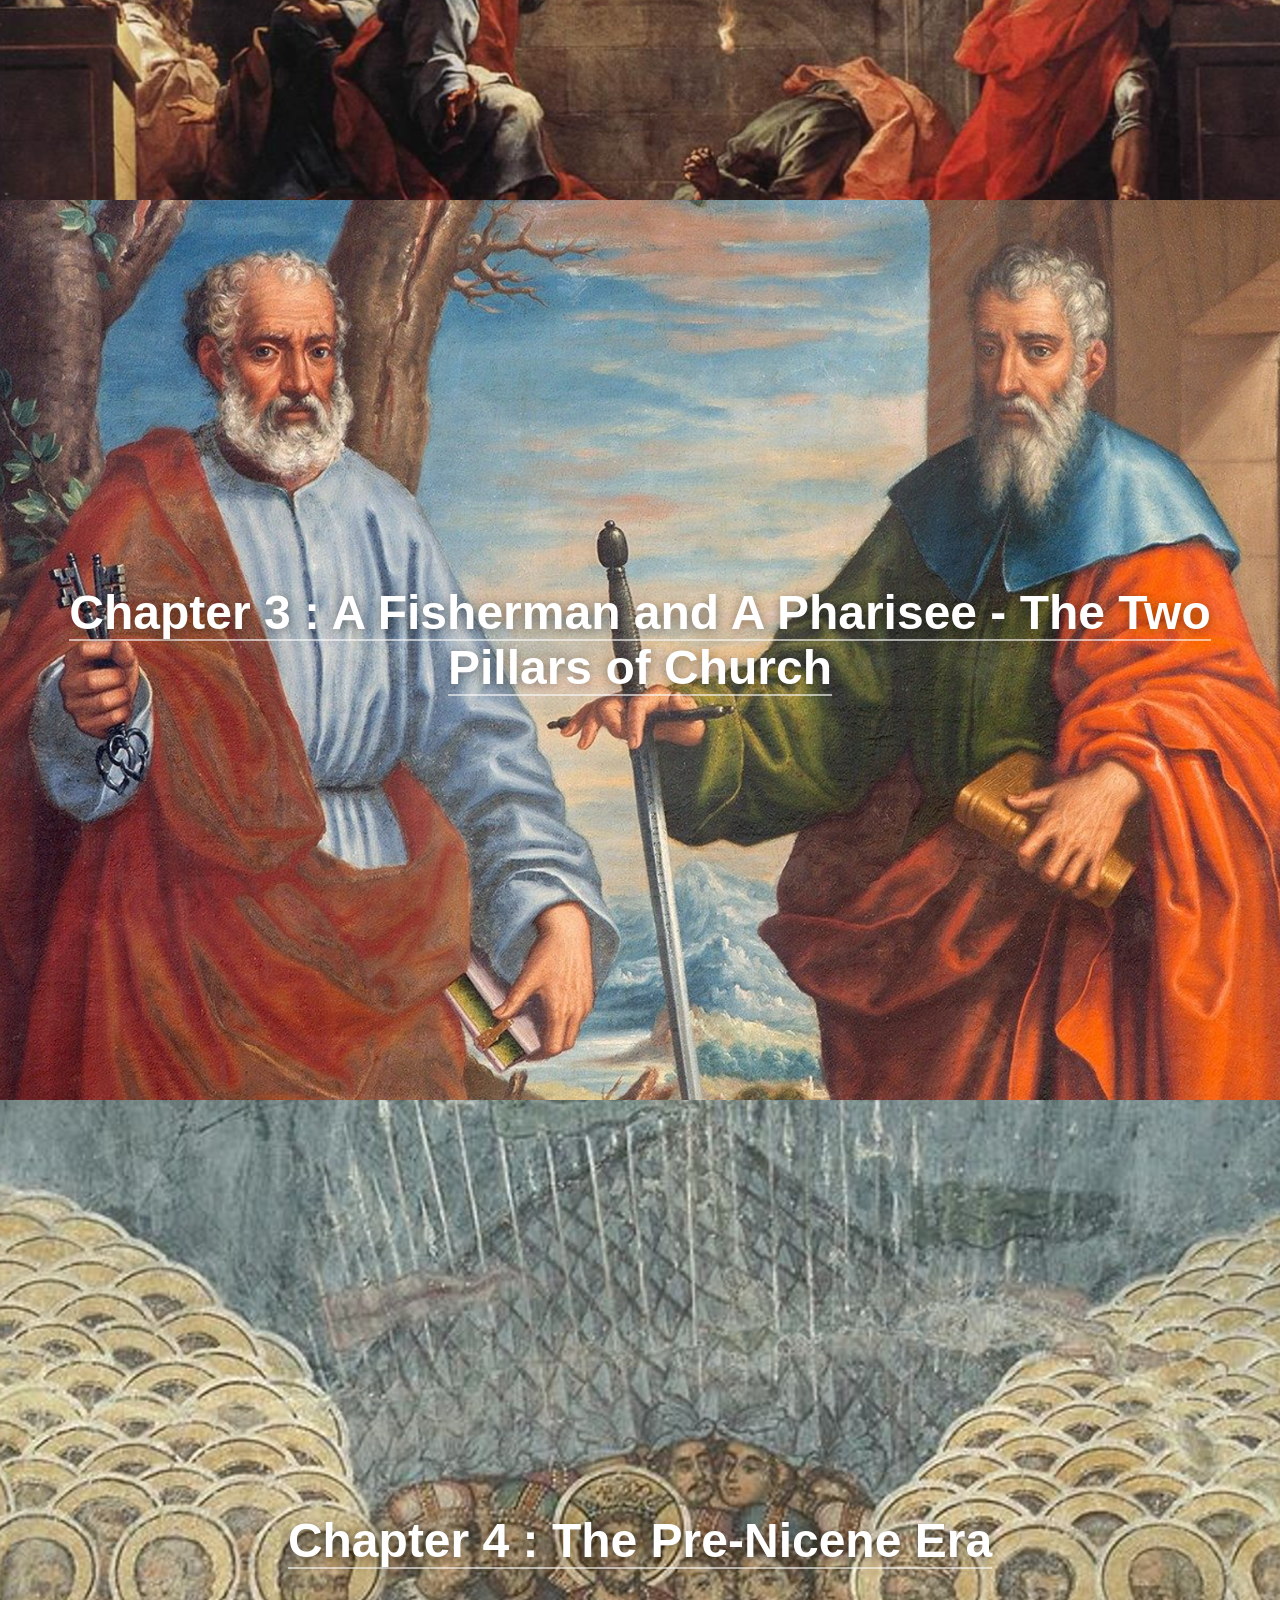
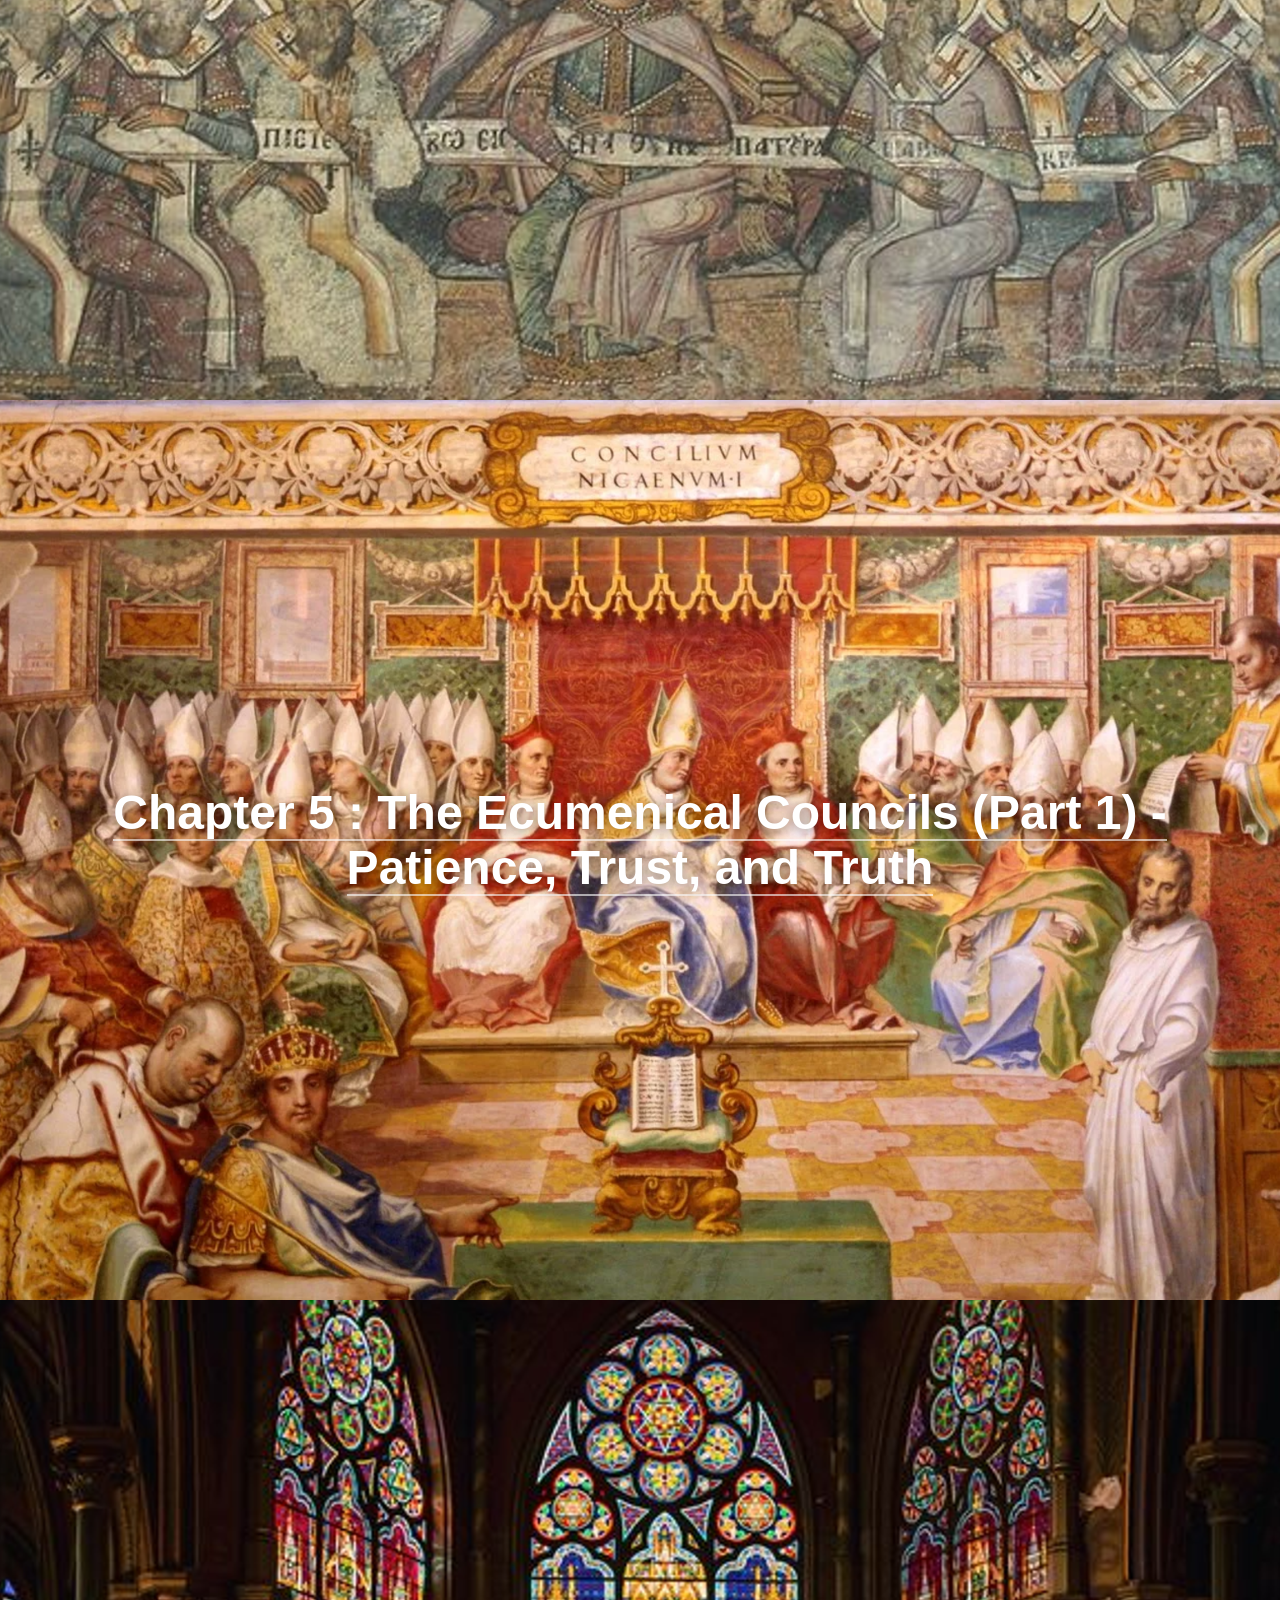
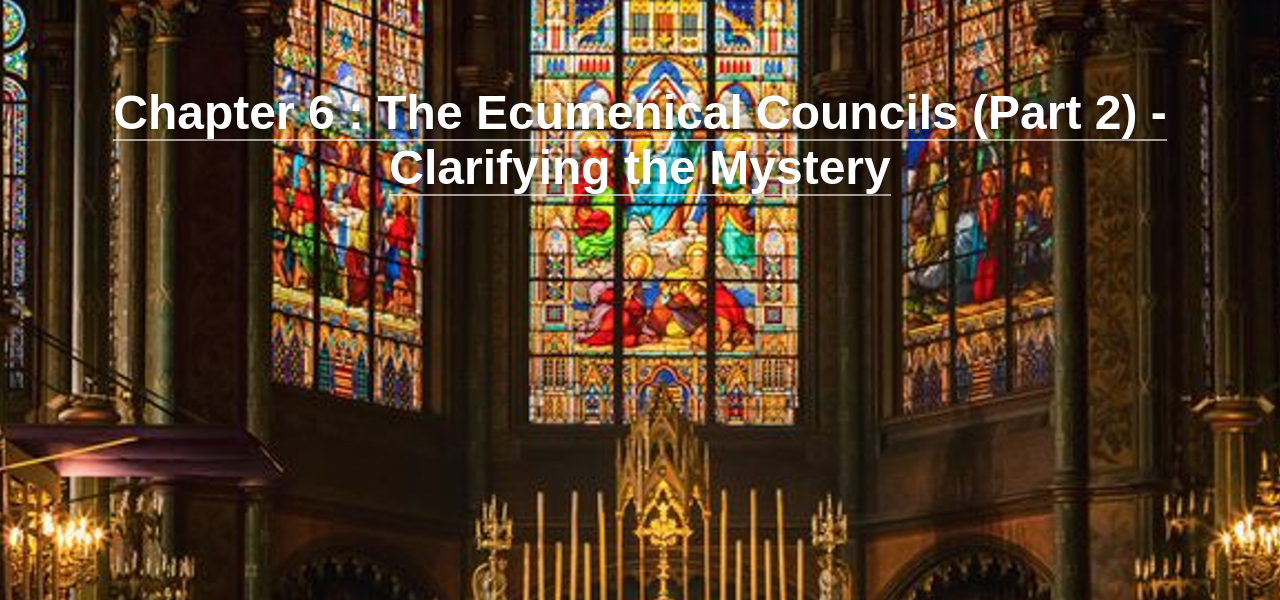
==== commit 446f7a65: "updated hymns" ====
--- a/blogs.html
+++ b/blogs.html
@@ -22,32 +22,32 @@
   <!-- Chapter Sections -->
   <section class="hero hero2" id="home2">
     <h1 class="scroll-fade"><a href="blogs/first_blog.html">Chapter 1 : Multiple Timelines, Books & People, But One Storyline</a></h1>
-    <p class="scroll-fade">All the books compiled in the Bible are from different time periods written by different authors but how come there are references interconnected all over the Bible? The answer stays simple, it’s through the inspiration of the Holy Spirit, who worked through these authors.</p>
+    <!-- <p class="scroll-fade">All the books compiled in the Bible are from different time periods written by different authors but how come there are references interconnected all over the Bible? The answer stays simple, it’s through the inspiration of the Holy Spirit, who worked through these authors.</p> -->
   </section>
 
   <section class="hero hero3" id="home3">
     <h1 class="scroll-fade"><a href="blogs/second_blog.html">Chapter 2 : From A Humble Jewish Girl to The Mother of Christ and Church</a></h1>
-    <p class="scroll-fade">The first person who played an important role in the early church is Mother Mary. To be frank, whom do you think spent the most time with Jesus? Was it the Disciples, St. Joseph, or the Pharisees? No, it was Mother Mary who was at the birth, death, resurrection and descent of the Holy Spirit.</p>
+    <!-- <p class="scroll-fade">The first person who played an important role in the early church is Mother Mary. To be frank, whom do you think spent the most time with Jesus? Was it the Disciples, St. Joseph, or the Pharisees? No, it was Mother Mary who was at the birth, death, resurrection and descent of the Holy Spirit.</p> -->
   </section>
 
   <section class="hero hero4" id="home4">
     <h1 class="scroll-fade"><a href="blogs/third_blog.html">Chapter 3 : A Fisherman and A Pharisee - The Two Pillars of Church</a></h1>
-    <p class="scroll-fade">What more proof do we need than this, for understanding that it's not man's status but God's calling.</p>
+    <!-- <p class="scroll-fade">What more proof do we need than this, for understanding that it's not man's status but God's calling.</p> -->
   </section>
 
   <section class="hero hero5" id="home5">
     <h1 class="scroll-fade"><a href="blogs/pre_nicene.html">Chapter 4 : The Pre-Nicene Era</a></h1>
-    <p class="scroll-fade">What happened in the time period between the Council of Jerusalem in 50 A.D. (approx) to the Council of Nicaea in 325 A.D.?</p>
+    <!-- <p class="scroll-fade">What happened in the time period between the Council of Jerusalem in 50 A.D. (approx) to the Council of Nicaea in 325 A.D.?</p> -->
   </section>
 
   <section class="hero hero6" id="home6">
     <h1 class="scroll-fade"><a href="blogs/first_ecu.html">Chapter 5 : The Ecumenical Councils (Part 1) - Patience, Trust, and Truth</a></h1>
-    <p class="scroll-fade">How did the early church come to define the Trinity and the Incarnation — and why did settling those questions take centuries rather than years?</p>
+    <!-- <p class="scroll-fade">How did the early church come to define the Trinity and the Incarnation — and why did settling those questions take centuries rather than years?</p> -->
   </section>
 
   <section class="hero hero7" id="home7">
     <h1 class="scroll-fade"><a href="blogs/second_ecu.html">Chapter 6 : The Ecumenical Councils (Part 2) - Clarifying the Mystery</a></h1>
-    <p class="scroll-fade">Councils 8 to 14 - how seven more councils worked out the full implications of Christ's two natures in one person.</p>
+    <!-- <p class="scroll-fade">Councils 8 to 14 - how seven more councils worked out the full implications of Christ's two natures in one person.</p> -->
   </section>
 
   <script src="script.js"></script>
